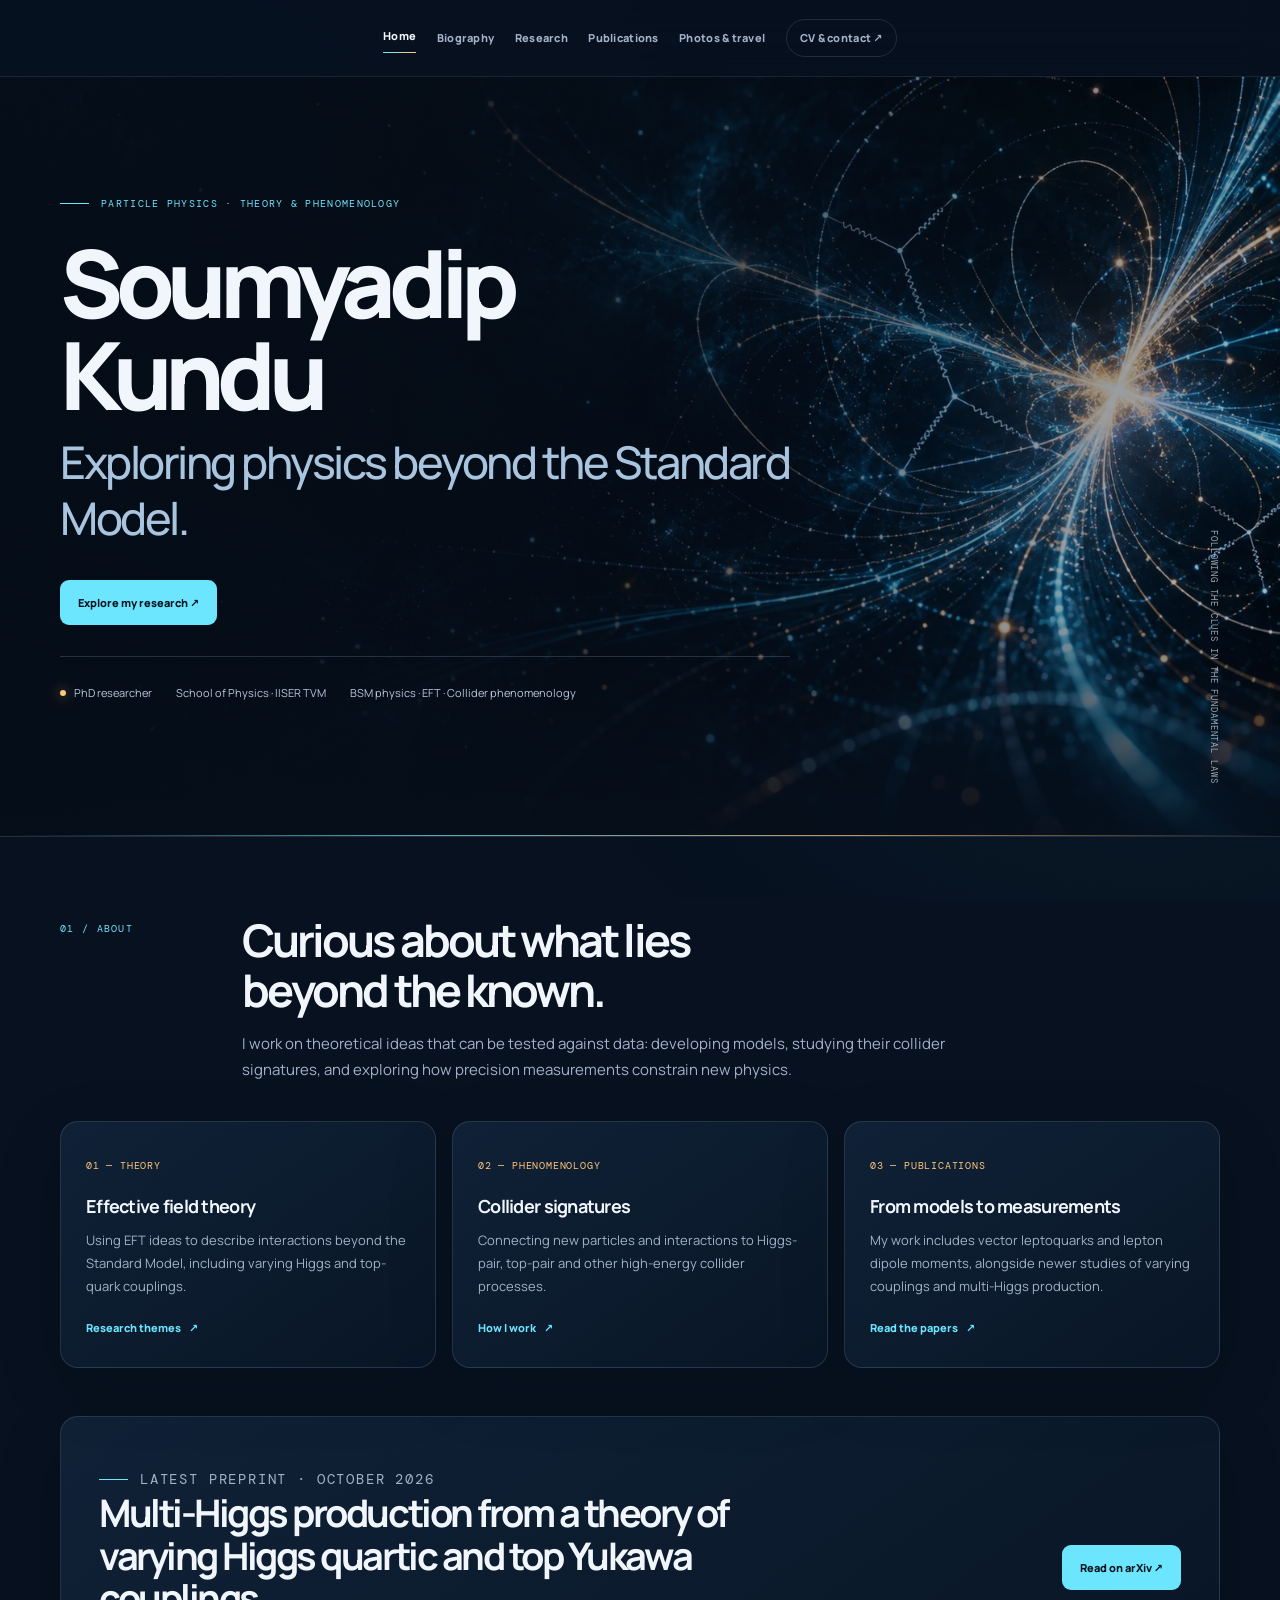
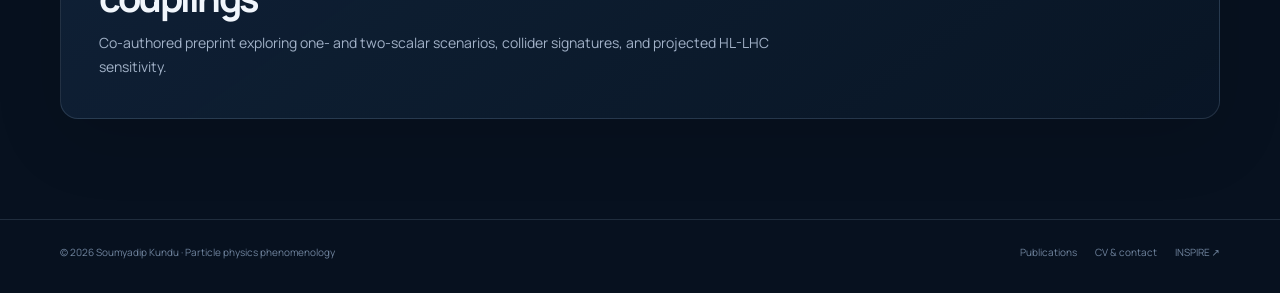
==== index.html @ 5381513e "Modify hero section content in index.html Updated the hero section with new content and removed a pa" ====
<!doctype html>
<html lang="en">
<head>
  <meta charset="utf-8"><meta name="viewport" content="width=device-width, initial-scale=1"><meta name="theme-color" content="#07111f">
  <meta name="description" content="Soumyadip Kundu — PhD researcher in particle physics phenomenology at IISER Thiruvananthapuram. BSM physics, effective field theory, leptoquarks and collider phenomenology.">
  <title>Soumyadip Kundu · Particle Physics Phenomenology</title><link rel="stylesheet" href="site.css">
</head>
<body>
<a class="skip-link" href="#main">Skip to content</a>
<header class="site-header"><div class="wrap nav"><button class="menu-button" aria-expanded="false" aria-label="Open navigation">☰ <span>Menu</span></button><nav class="nav-links" aria-label="Main navigation"><a data-page="index.html" href="index.html">Home</a><a data-page="biography.html" href="biography.html">Biography</a><a data-page="research.html" href="research.html">Research</a><a data-page="publications.html" href="publications.html">Publications</a><a data-page="travel.html" href="travel.html">Photos & travel</a><a data-page="cv.html" class="nav-cv" href="cv.html">CV & contact ↗</a></nav></div></header>
<main id="main" class="page-main">
<section class="hero"><div class="wrap hero-inner"><div class="hero-copy">
<p class="eyebrow">Particle physics · Theory & phenomenology</p><h1>Soumyadip<br>Kundu<span>Exploring physics beyond the Standard Model.</span></h1>
<div class="hero-actions">
  <a class="button button-primary" href="research.html">
    Explore my research ↗
  </a>
</div>
<div class="hero-meta"><span><i class="status-dot" aria-hidden="true"></i> PhD researcher</span><span>School of Physics · IISER TVM</span><span>BSM physics · EFT · Collider phenomenology</span></div>
</div><div class="hero-note" aria-hidden="true">Following the clues in the fundamental laws</div></div></section>
<section class="content"><div class="wrap"><div class="section-head"><div class="section-index">01 / ABOUT</div><div><h2>Curious about what lies<br>beyond the known.</h2><p class="section-intro">I work on theoretical ideas that can be tested against data: developing models, studying their collider signatures, and exploring how precision measurements constrain new physics.</p></div></div>
<div class="card-grid"><article class="glass card"><span class="card-number">01 — THEORY</span><h3>Effective field theory</h3><p>Using EFT ideas to describe interactions beyond the Standard Model, including varying Higgs and top-quark couplings.</p><a class="arrow-link" href="research.html">Research themes <span>↗</span></a></article><article class="glass card"><span class="card-number">02 — PHENOMENOLOGY</span><h3>Collider signatures</h3><p>Connecting new particles and interactions to Higgs-pair, top-pair and other high-energy collider processes.</p><a class="arrow-link" href="research.html">How I work <span>↗</span></a></article><article class="glass card"><span class="card-number">03 — PUBLICATIONS</span><h3>From models to measurements</h3><p>My work includes vector leptoquarks and lepton dipole moments, alongside newer studies of varying couplings and multi-Higgs production.</p><a class="arrow-link" href="publications.html">Read the papers <span>↗</span></a></article></div>
<div class="glass feature-band"><div><p class="eyebrow">Latest preprint · October 2026</p><h2>Multi-Higgs production from a theory of varying Higgs quartic and top Yukawa couplings</h2><p>Co-authored preprint exploring one- and two-scalar scenarios, collider signatures, and projected HL-LHC sensitivity.</p></div><a class="button button-primary" href="https://arxiv.org/abs/2610.21751" target="_blank" rel="noopener noreferrer">Read on arXiv ↗</a></div>
</div></section>
</main>
<footer class="footer"><div class="wrap footer-inner"><span>© <span data-year></span> Soumyadip Kundu · Particle physics phenomenology</span><div class="footer-links"><a href="publications.html">Publications</a><a href="cv.html">CV & contact</a><a href="https://inspirehep.net/authors/2868844?ui-citation-summary=true" target="_blank" rel="noopener noreferrer">INSPIRE ↗</a></div></div></footer><script src="site.js"></script>
</body></html>
---- site.css ----
@import url('https://fonts.googleapis.com/css2?family=DM+Mono:wght@400;500&family=Manrope:wght@400;500;600;700;800&display=swap');
:root{--bg:#07111f;--bg2:#0b192a;--panel:rgba(13,29,48,.72);--panel2:#0d1b2d;--text:#f1f6fc;--muted:#a2b2c8;--faint:#70849e;--line:rgba(178,205,235,.15);--cyan:#6ce6ff;--amber:#ffc77a;--max:1160px;--radius:18px}
*{box-sizing:border-box}html{scroll-behavior:smooth;scroll-padding-top:100px}body{margin:0;color:var(--text);background:var(--bg);font:16px/1.75 Manrope,system-ui,-apple-system,sans-serif;-webkit-font-smoothing:antialiased}body:before{content:"";position:fixed;inset:0;z-index:-2;pointer-events:none;background:radial-gradient(ellipse at 10% 15%,rgba(27,96,145,.12),transparent 38%),radial-gradient(ellipse at 90% 78%,rgba(31,110,136,.08),transparent 36%)}body:after{content:"";position:fixed;inset:0;z-index:-1;pointer-events:none;opacity:.14;background-image:radial-gradient(rgba(180,220,255,.32) .6px,transparent .6px);background-size:23px 23px}
a{color:inherit;text-decoration:none}a:focus-visible,button:focus-visible{outline:2px solid var(--cyan);outline-offset:4px}.wrap{width:min(var(--max),calc(100% - 48px));margin-inline:auto}.mono,.eyebrow,.nav-index,.kicker,.tag,.meta-label{font-family:"DM Mono",monospace}.eyebrow,.kicker{text-transform:uppercase;letter-spacing:.13em}.site-header{position:sticky;top:0;z-index:50;border-bottom:1px solid rgba(178,205,235,.11);background:rgba(7,17,31,.82);backdrop-filter:blur(18px);-webkit-backdrop-filter:blur(18px)}.nav{min-height:76px;display:flex;align-items:center;justify-content:center;gap:22px}.brand{display:inline-flex;align-items:center;gap:12px;font-size:14px;font-weight:800;letter-spacing:-.03em;white-space:nowrap}.brand-mark{width:37px;height:37px;border:1px solid rgba(108,230,255,.45);border-radius:12px;display:grid;place-items:center;color:var(--cyan);background:rgba(108,230,255,.07);font:12px "DM Mono",monospace;transition:transform .28s,border-color .28s,box-shadow .28s}.brand:hover .brand-mark{transform:rotate(-7deg) scale(1.05);border-color:var(--cyan);box-shadow:0 0 22px rgba(108,230,255,.18)}.nav-links{display:flex;align-items:center;justify-content:center;gap:clamp(8px,1.6vw,22px);width:100%}.nav-links a{position:relative;display:inline-flex;align-items:center;gap:7px;padding:9px 0;color:var(--muted);font-size:11px;font-weight:800;letter-spacing:.025em;transition:color .22s ease,transform .22s ease}.nav-links a:after{content:"";position:absolute;left:0;right:0;bottom:2px;height:1px;background:linear-gradient(90deg,var(--cyan),var(--amber));transform:scaleX(0);transform-origin:left;transition:transform .25s cubic-bezier(.2,.7,.2,1)}.nav-links a:hover,.nav-links a[aria-current="page"]{color:var(--text);transform:translateY(-2px)}.nav-links a:hover:after,.nav-links a[aria-current="page"]:after{transform:scaleX(1)}.nav-links .nav-cv{padding:8px 13px;border:1px solid var(--line);border-radius:999px}.nav-links .nav-cv:after{display:none}.nav-links .nav-cv:hover{border-color:rgba(108,230,255,.6);background:rgba(108,230,255,.07)}.menu-button{display:none;border:1px solid var(--line);color:var(--text);background:transparent;border-radius:10px;padding:8px 11px;font:inherit}
/* Gentle page entrance + cross-document transitions where supported. */
.page-main{animation:page-enter .55s cubic-bezier(.2,.72,.2,1) both}@keyframes page-enter{from{opacity:0;transform:translateY(9px)}to{opacity:1;transform:translateY(0)}}@view-transition{navigation:auto}::view-transition-old(root){animation:page-out .18s ease both}::view-transition-new(root){animation:page-enter .35s cubic-bezier(.2,.72,.2,1) both}@keyframes page-out{to{opacity:0;transform:translateY(-4px)}}
.hero{position:relative;isolation:isolate;overflow:hidden;min-height:min(760px,calc(100svh - 76px));display:flex;align-items:center;border-bottom:1px solid var(--line);background:#07111f url('./particle-physics-bg.webp') center/cover no-repeat}.hero:before{content:"";position:absolute;inset:0;z-index:-1;background:linear-gradient(90deg,rgba(5,13,24,.97) 0%,rgba(5,13,24,.88) 38%,rgba(5,13,24,.4) 78%,rgba(5,13,24,.25) 100%),linear-gradient(0deg,rgba(7,17,31,.9),transparent 30%,rgba(7,17,31,.18))}.hero:after{content:"";position:absolute;inset:auto 0 0;height:1px;background:linear-gradient(90deg,transparent,var(--cyan),var(--amber),transparent);opacity:.72}.hero-inner{position:relative;padding-block:100px 116px}.hero-copy{max-width:730px}.eyebrow{display:flex;align-items:center;gap:12px;margin:0 0 24px;color:var(--cyan);font-size:10px}.eyebrow:before{content:"";display:block;width:29px;height:1px;background:var(--cyan)}h1{max-width:850px;margin:0;font-size:clamp(48px,8vw,94px);line-height:.98;letter-spacing:-.078em;font-weight:800}h1 span{display:block;margin-top:15px;color:#a8c4de;font-size:.48em;line-height:1.24;font-weight:500;letter-spacing:-.055em}.hero-lead{max-width:660px;margin:27px 0 0;color:#d0dced;font-size:clamp(16px,1.6vw,19px);line-height:1.9}.hero-lead strong{color:#fff}.hero-actions{display:flex;flex-wrap:wrap;gap:12px;margin-top:33px}.button{min-height:45px;display:inline-flex;align-items:center;justify-content:center;gap:10px;padding:0 17px;border:1px solid transparent;border-radius:9px;font-size:11px;font-weight:800;transition:transform .23s,border-color .23s,background .23s,box-shadow .23s}.button:hover{transform:translateY(-3px);box-shadow:0 8px 28px rgba(0,0,0,.2)}.button-primary{color:#03131e;background:var(--cyan)}.button-primary:hover{background:#9af0ff;box-shadow:0 8px 26px rgba(108,230,255,.14)}.button-ghost{border-color:rgba(202,222,245,.35);background:rgba(7,17,31,.35);color:#f1f6fc}.button-ghost:hover{border-color:var(--cyan);background:rgba(108,230,255,.08)}.hero-meta{display:flex;flex-wrap:wrap;gap:12px 24px;padding-top:26px;margin-top:31px;border-top:1px solid rgba(178,205,235,.19);color:#b7c7dc;font-size:11px}.hero-meta span{display:inline-flex;align-items:center;gap:8px}.status-dot{width:6px;height:6px;border-radius:50%;background:var(--amber);box-shadow:0 0 13px rgba(255,199,122,.7)}.hero-note{position:absolute;right:0;bottom:35px;color:rgba(232,244,255,.65);font:9px "DM Mono",monospace;letter-spacing:.1em;text-transform:uppercase;writing-mode:vertical-rl}
.page-hero{position:relative;overflow:hidden;padding:95px 0 82px;border-bottom:1px solid var(--line);background:radial-gradient(ellipse at 87% 20%,rgba(25,124,162,.18),transparent 40%),linear-gradient(135deg,#0a192b,#07111f 70%)}.page-hero:after{content:"";position:absolute;width:330px;height:330px;right:-70px;top:-125px;border:1px solid rgba(108,230,255,.12);border-radius:50%;box-shadow:0 0 0 35px rgba(108,230,255,.025),0 0 0 75px rgba(108,230,255,.02),0 0 0 120px rgba(108,230,255,.015);pointer-events:none}.page-hero .wrap{position:relative;z-index:1}.page-hero h1{font-size:clamp(42px,6vw,70px);max-width:900px}.page-hero h1 span{display:inline;color:var(--cyan);font-size:1em;letter-spacing:-.065em}.page-hero .lead{max-width:740px;color:var(--muted);font-size:16px;margin:22px 0 0}.page-hero .eyebrow{margin-bottom:17px}.content{padding:78px 0 100px}.section-head{display:grid;grid-template-columns:150px minmax(0,1fr);gap:32px;margin-bottom:38px}.section-index{padding-top:7px;color:var(--cyan);font:10px "DM Mono",monospace;letter-spacing:.13em}.section-head h2,.content h2{margin:0;font-size:clamp(30px,4vw,45px);line-height:1.12;letter-spacing:-.065em;font-weight:700}.section-intro{max-width:740px;margin:15px 0 0;color:var(--muted);font-size:15px}.glass{border:1px solid var(--line);border-radius:var(--radius);background:linear-gradient(145deg,rgba(19,39,62,.78),rgba(10,23,40,.74));box-shadow:0 20px 70px rgba(0,0,0,.12)}.card-grid{display:grid;grid-template-columns:repeat(3,minmax(0,1fr));gap:16px}.card{position:relative;overflow:hidden;padding:27px 25px;transition:transform .28s cubic-bezier(.2,.7,.2,1),border-color .28s,background .28s,box-shadow .28s}.card:hover{transform:translateY(-6px);border-color:rgba(108,230,255,.42);background:linear-gradient(145deg,rgba(20,47,73,.92),rgba(10,25,43,.9));box-shadow:0 18px 42px rgba(0,0,0,.18)}.card-number{color:var(--amber);font:10px "DM Mono",monospace;letter-spacing:.08em}.card h3{margin:17px 0 10px;font-size:18px;line-height:1.35;letter-spacing:-.04em}.card p{margin:0;color:var(--muted);font-size:13px;line-height:1.8}.arrow-link{display:inline-flex;align-items:center;gap:8px;margin-top:19px;color:var(--cyan);font-size:11px;font-weight:800;transition:gap .2s}.arrow-link:hover{gap:13px}.chips{display:flex;flex-wrap:wrap;gap:9px;margin-top:24px}.chip{display:inline-flex;align-items:center;padding:7px 10px;border:1px solid var(--line);border-radius:999px;color:#bdcce0;font:10px "DM Mono",monospace}
.feature-band{margin-top:48px;padding:clamp(23px,4vw,38px);display:grid;grid-template-columns:minmax(0,1fr) auto;align-items:center;gap:24px}.feature-band h2{max-width:680px;font-size:clamp(26px,3.5vw,38px)}.feature-band p{margin:12px 0 0;color:var(--muted);font-size:14px;max-width:720px}.publication-list{display:grid;gap:15px}.publication{display:grid;grid-template-columns:130px minmax(0,1fr);gap:30px;padding:29px;border:1px solid var(--line);border-radius:15px;background:linear-gradient(145deg,rgba(15,31,51,.8),rgba(9,22,38,.76));transition:transform .25s,border-color .25s}.publication:hover{transform:translateY(-3px);border-color:rgba(108,230,255,.36)}.pub-year{color:var(--amber);font:11px "DM Mono",monospace}.pub-kind{display:inline-block;margin-top:10px;padding:5px 8px;border:1px solid rgba(108,230,255,.22);border-radius:5px;color:var(--cyan);font:9px "DM Mono",monospace;letter-spacing:.08em;text-transform:uppercase}.publication h3{margin:0 0 10px;font-size:clamp(18px,2.2vw,24px);line-height:1.35;letter-spacing:-.04em}.authors{margin:0 0 9px;color:#b6c6da;font-size:12px;line-height:1.8}.venue{margin:0;color:var(--muted);font-size:12px}.abstract{margin:15px 0 0;color:var(--muted);font-size:13px;line-height:1.85}.pub-links{display:flex;flex-wrap:wrap;gap:15px;margin-top:17px}.text-link{color:var(--cyan);font-size:11px;font-weight:800;transition:color .2s}.text-link:hover{color:#fff}.timeline{position:relative;max-width:900px;margin:0 auto 0 150px;padding-left:33px;border-left:1px solid rgba(108,230,255,.28)}.timeline-item{position:relative;padding:0 0 38px 0}.timeline-item:last-child{padding-bottom:0}.timeline-item:before{content:"";position:absolute;left:-39px;top:7px;width:11px;height:11px;border-radius:50%;background:var(--cyan);box-shadow:0 0 0 6px rgba(108,230,255,.08),0 0 17px rgba(108,230,255,.28)}.timeline-date{margin:0 0 8px;color:var(--amber);font:10px "DM Mono",monospace;letter-spacing:.09em;text-transform:uppercase}.timeline-item h3{margin:0 0 7px;font-size:21px;letter-spacing:-.04em}.timeline-item .institution{margin:0 0 10px;color:var(--cyan);font-size:13px;font-weight:700}.timeline-item p:last-child{margin:0;color:var(--muted);font-size:13px;max-width:700px}.journey-note{margin:42px 0 0 150px;padding:18px 21px;color:var(--muted);font-size:12px;max-width:890px}.journey-note strong{color:var(--text)}.stat-strip{display:grid;grid-template-columns:repeat(3,1fr);gap:1px;margin-top:45px;border:1px solid var(--line);border-radius:15px;overflow:hidden;background:var(--line)}.stat{padding:22px;background:rgba(10,24,41,.86)}.stat strong{display:block;font-size:22px;letter-spacing:-.05em}.stat span{display:block;margin-top:4px;color:var(--muted);font-size:10px;letter-spacing:.08em;text-transform:uppercase}
.gallery-grid{display:grid;grid-template-columns:repeat(3,minmax(0,1fr));gap:18px}.gallery-card{border:1px solid var(--line);border-radius:15px;overflow:hidden;background:rgba(13,27,45,.7);transition:transform .28s,border-color .28s,box-shadow .28s}.gallery-card:hover{transform:translateY(-6px);border-color:rgba(108,230,255,.38);box-shadow:0 18px 42px rgba(0,0,0,.2)}.gallery-art{height:250px;position:relative;overflow:hidden;display:grid;place-items:center;background:linear-gradient(135deg,#102945,#07111f)}.gallery-art:before,.gallery-art:after{content:"";position:absolute;inset:0;pointer-events:none}.gallery-art:after{inset:auto 0 0;height:65%;background:linear-gradient(0deg,rgba(4,12,22,.88),transparent)}.art-mountains{background:linear-gradient(180deg,#14334b 0%,#315e72 47%,#d79d72 100%)}.art-mountains:before{background:linear-gradient(145deg,transparent 34%,#0c263b 34.5% 44%,transparent 44.5%),linear-gradient(35deg,transparent 25%,#132d43 25.5% 52%,transparent 52.5%),linear-gradient(155deg,transparent 43%,#1c4054 43.5% 61%,transparent 61.5%)}.art-coast{background:linear-gradient(180deg,#193951,#83a7ae 52%,#d8b899 53%,#273b42 54%,#07111f 100%)}.art-coast:before{inset:48% -20% -10%;background:repeating-linear-gradient(170deg,transparent 0 16px,rgba(108,230,255,.22) 17px 18px,transparent 19px 31px);transform:rotate(-5deg)}.art-city{background:linear-gradient(180deg,#101d3a,#8e6275 55%,#dbab84 100%)}.art-city:before{background:linear-gradient(90deg,#101c2c 0 9%,transparent 9% 13%,#17283c 13% 19%,transparent 19% 24%,#0b1d31 24% 33%,transparent 33% 36%,#16253b 36% 45%,transparent 45% 51%,#0b1b2d 51% 64%,transparent 64% 68%,#172b42 68% 76%,transparent 76% 81%,#0b1d31 81% 93%,transparent 93%);clip-path:polygon(0 40%,9% 40%,9% 57%,13% 57%,13% 30%,19% 30%,19% 54%,24% 54%,24% 42%,33% 42%,33% 59%,36% 59%,36% 26%,45% 26%,45% 57%,51% 57%,51% 38%,64% 38%,64% 58%,68% 58%,68% 31%,76% 31%,76% 57%,81% 57%,81% 40%,93% 40%,93% 58%,100% 58%,100% 100%,0 100%)}.gallery-overlay{position:absolute;z-index:2;left:19px;right:19px;bottom:17px}.gallery-overlay .tag{color:var(--cyan);font-size:9px;letter-spacing:.1em}.gallery-overlay strong{display:block;margin-top:4px;font-size:18px;line-height:1.25;letter-spacing:-.04em}.gallery-meta{padding:17px 18px}.gallery-meta p{margin:0;color:var(--muted);font-size:12px}.gallery-meta .tag{color:var(--amber);font-size:9px}.gallery-note{margin-top:28px;padding:21px 23px;color:var(--muted);font-size:12px;line-height:1.85}.gallery-note code{color:var(--cyan);font:11px "DM Mono",monospace}.cv-panel{padding:clamp(25px,5vw,44px);display:grid;grid-template-columns:1.1fr .9fr;gap:30px;align-items:start}.cv-panel h2{font-size:clamp(28px,3.5vw,40px)}.cv-panel p{color:var(--muted);font-size:14px}.cv-card{border:1px solid var(--line);border-radius:14px;padding:23px;background:rgba(7,17,31,.42)}.cv-card .file-icon{width:47px;height:47px;display:grid;place-items:center;border-radius:12px;color:var(--cyan);border:1px solid rgba(108,230,255,.26);background:rgba(108,230,255,.07);font-size:20px}.cv-card h3{margin:15px 0 5px;font-size:17px}.cv-card p{font-size:12px;margin:0 0 17px}.cv-missing{border-left:2px solid var(--amber);padding-left:12px!important;font-size:11px!important}.contact-grid{display:grid;grid-template-columns:1fr 1fr;gap:16px}.contact-item{padding:22px}.contact-item .tag{color:var(--amber);font-size:9px}.contact-item h3{margin:9px 0 6px;font-size:17px}.contact-item p{color:var(--muted);font-size:12px;margin:0}.footer{border-top:1px solid var(--line);padding:24px 0 32px;color:var(--faint);font-size:10px}.footer-inner{display:flex;justify-content:space-between;gap:18px;align-items:center}.footer-links{display:flex;gap:18px}.footer a:hover{color:var(--cyan)}.fine-print{color:var(--faint);font-size:10px}.skip-link{position:absolute;left:-999px;top:6px}.skip-link:focus{left:10px;z-index:1000;background:var(--cyan);color:#07111f;padding:8px 12px}
@media(max-width:980px){.nav{gap:14px}.nav-links{gap:12px}.nav-links a{font-size:10px}.card-grid,.gallery-grid{grid-template-columns:repeat(2,minmax(0,1fr))}.section-head{grid-template-columns:110px minmax(0,1fr);gap:22px}.timeline,.journey-note{margin-left:110px}.hero-note{display:none}}
@media(max-width:760px){.wrap{width:min(var(--max),calc(100% - 32px))}.nav{min-height:66px;justify-content:flex-end}.menu-button{display:inline-flex;align-items:center;gap:8px}.nav-links{display:none;position:absolute;top:calc(100% + 1px);left:0;right:0;padding:14px 16px 18px;border-bottom:1px solid var(--line);background:rgba(7,17,31,.97);backdrop-filter:blur(20px);align-items:stretch;flex-direction:column;gap:2px}.nav-links.open{display:flex}.nav-links a{padding:11px 12px;font-size:12px}.nav-links a:after{display:none}.nav-links a:hover,.nav-links a[aria-current="page"]{background:rgba(108,230,255,.06);border-radius:9px;transform:none}.nav-links .nav-cv{border:0;border-radius:9px}.hero{min-height:670px;min-height:min(760px,calc(100svh - 66px));background-position:57% center}.hero:before{background:linear-gradient(90deg,rgba(5,13,24,.96),rgba(5,13,24,.73)),linear-gradient(0deg,rgba(7,17,31,.86),transparent 45%)}.hero-inner{padding-block:80px 90px}h1{font-size:clamp(47px,12vw,72px)}h1 span{font-size:.53em}.page-hero{padding:75px 0 62px}.page-hero h1{font-size:clamp(40px,10vw,58px)}.content{padding:58px 0 75px}.section-head{grid-template-columns:1fr;gap:9px;margin-bottom:27px}.section-index{padding-top:0}.card-grid,.gallery-grid{grid-template-columns:1fr}.card{min-height:auto}.feature-band{grid-template-columns:1fr}.publication{grid-template-columns:1fr;gap:14px;padding:22px}.pub-kind{margin-top:6px}.timeline{margin-left:8px;padding-left:27px}.timeline-item:before{left:-33px}.journey-note{margin-left:8px}.stat-strip{grid-template-columns:1fr}.cv-panel{grid-template-columns:1fr}.contact-grid{grid-template-columns:1fr}.gallery-art{height:230px}.footer-inner{align-items:flex-start;flex-direction:column}.hero-meta{flex-direction:column;gap:9px}.hero-note{display:none}}
@media(prefers-reduced-motion:reduce){*,*::before,*:after{scroll-behavior:auto!important;animation-duration:.01ms!important;animation-iteration-count:1!important;transition-duration:.01ms!important}}
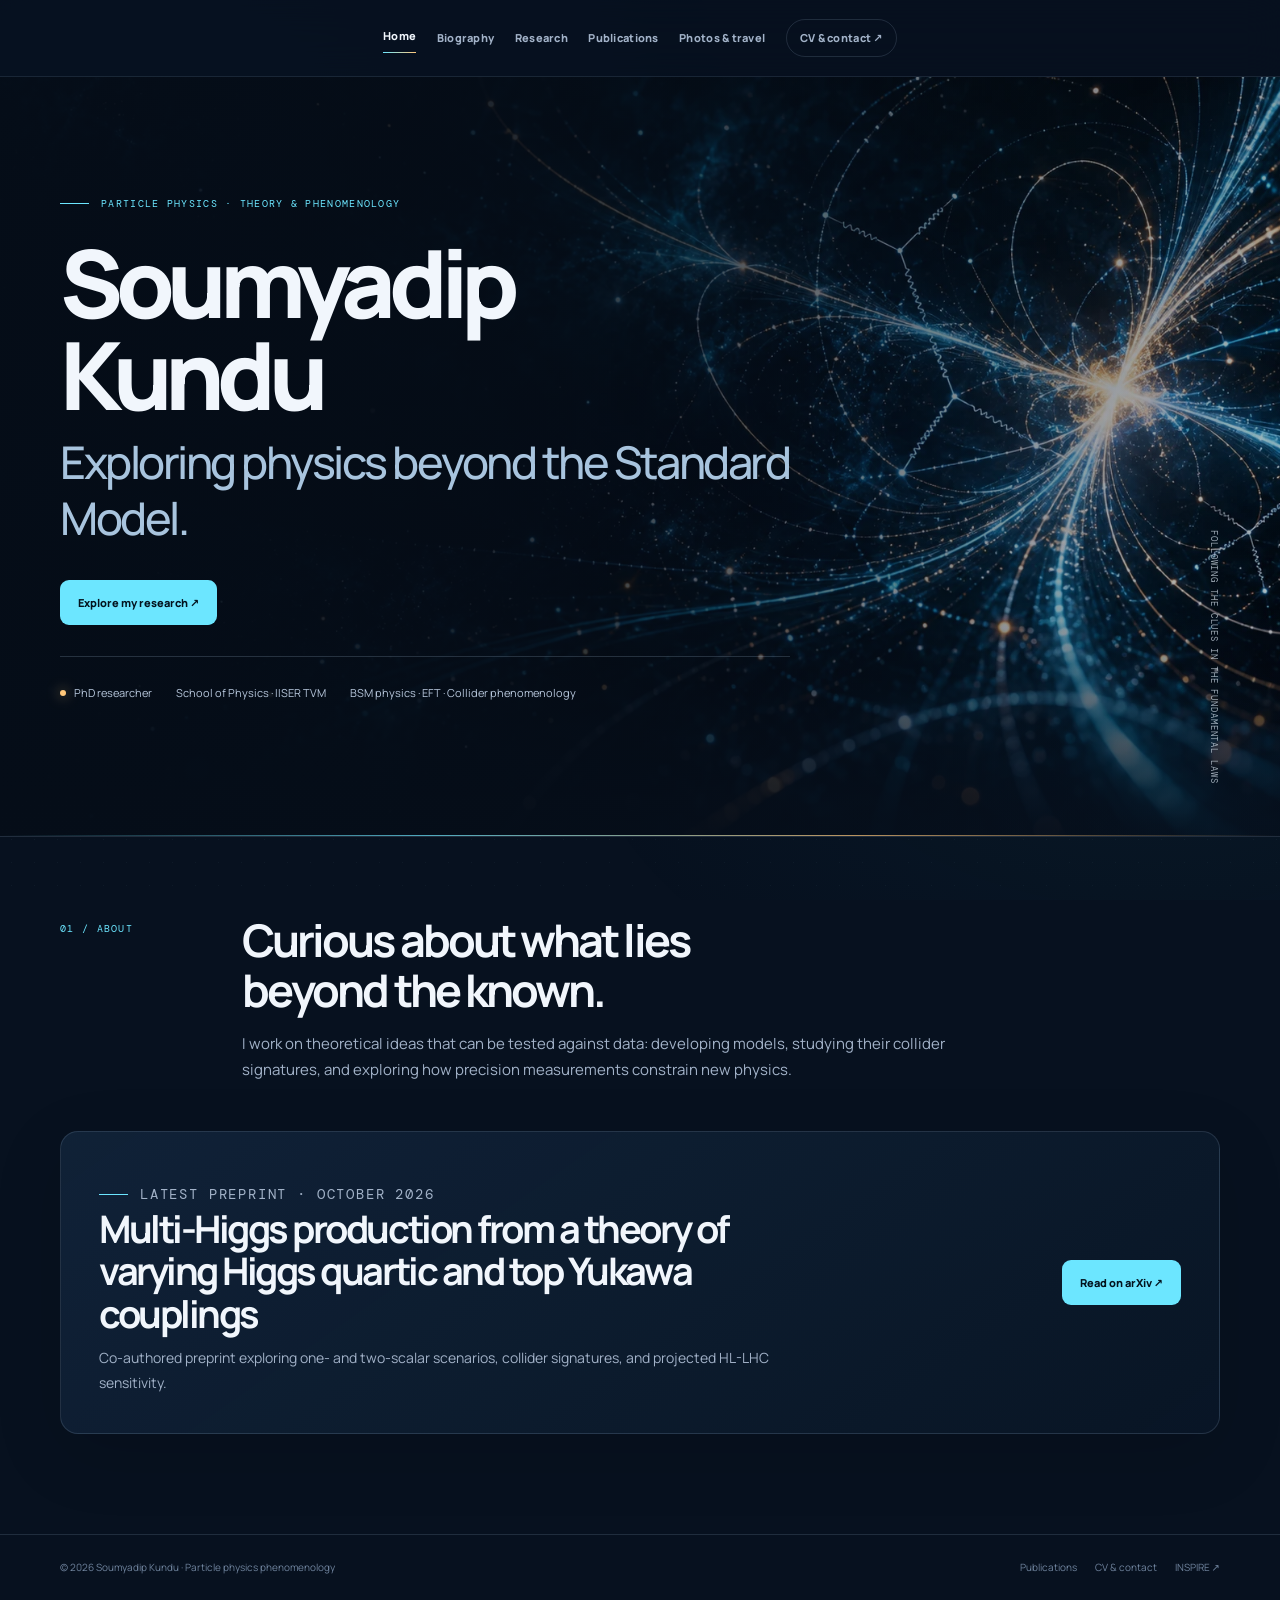
==== commit 8edd7abb: "Update index.html" ====
--- a/index.html
+++ b/index.html
@@ -19,7 +19,6 @@
 <div class="hero-meta"><span><i class="status-dot" aria-hidden="true"></i> PhD researcher</span><span>School of Physics · IISER TVM</span><span>BSM physics · EFT · Collider phenomenology</span></div>
 </div><div class="hero-note" aria-hidden="true">Following the clues in the fundamental laws</div></div></section>
 <section class="content"><div class="wrap"><div class="section-head"><div class="section-index">01 / ABOUT</div><div><h2>Curious about what lies<br>beyond the known.</h2><p class="section-intro">I work on theoretical ideas that can be tested against data: developing models, studying their collider signatures, and exploring how precision measurements constrain new physics.</p></div></div>
-<div class="card-grid"><article class="glass card"><span class="card-number">01 — THEORY</span><h3>Effective field theory</h3><p>Using EFT ideas to describe interactions beyond the Standard Model, including varying Higgs and top-quark couplings.</p><a class="arrow-link" href="research.html">Research themes <span>↗</span></a></article><article class="glass card"><span class="card-number">02 — PHENOMENOLOGY</span><h3>Collider signatures</h3><p>Connecting new particles and interactions to Higgs-pair, top-pair and other high-energy collider processes.</p><a class="arrow-link" href="research.html">How I work <span>↗</span></a></article><article class="glass card"><span class="card-number">03 — PUBLICATIONS</span><h3>From models to measurements</h3><p>My work includes vector leptoquarks and lepton dipole moments, alongside newer studies of varying couplings and multi-Higgs production.</p><a class="arrow-link" href="publications.html">Read the papers <span>↗</span></a></article></div>
 <div class="glass feature-band"><div><p class="eyebrow">Latest preprint · October 2026</p><h2>Multi-Higgs production from a theory of varying Higgs quartic and top Yukawa couplings</h2><p>Co-authored preprint exploring one- and two-scalar scenarios, collider signatures, and projected HL-LHC sensitivity.</p></div><a class="button button-primary" href="https://arxiv.org/abs/2610.21751" target="_blank" rel="noopener noreferrer">Read on arXiv ↗</a></div>
 </div></section>
 </main>
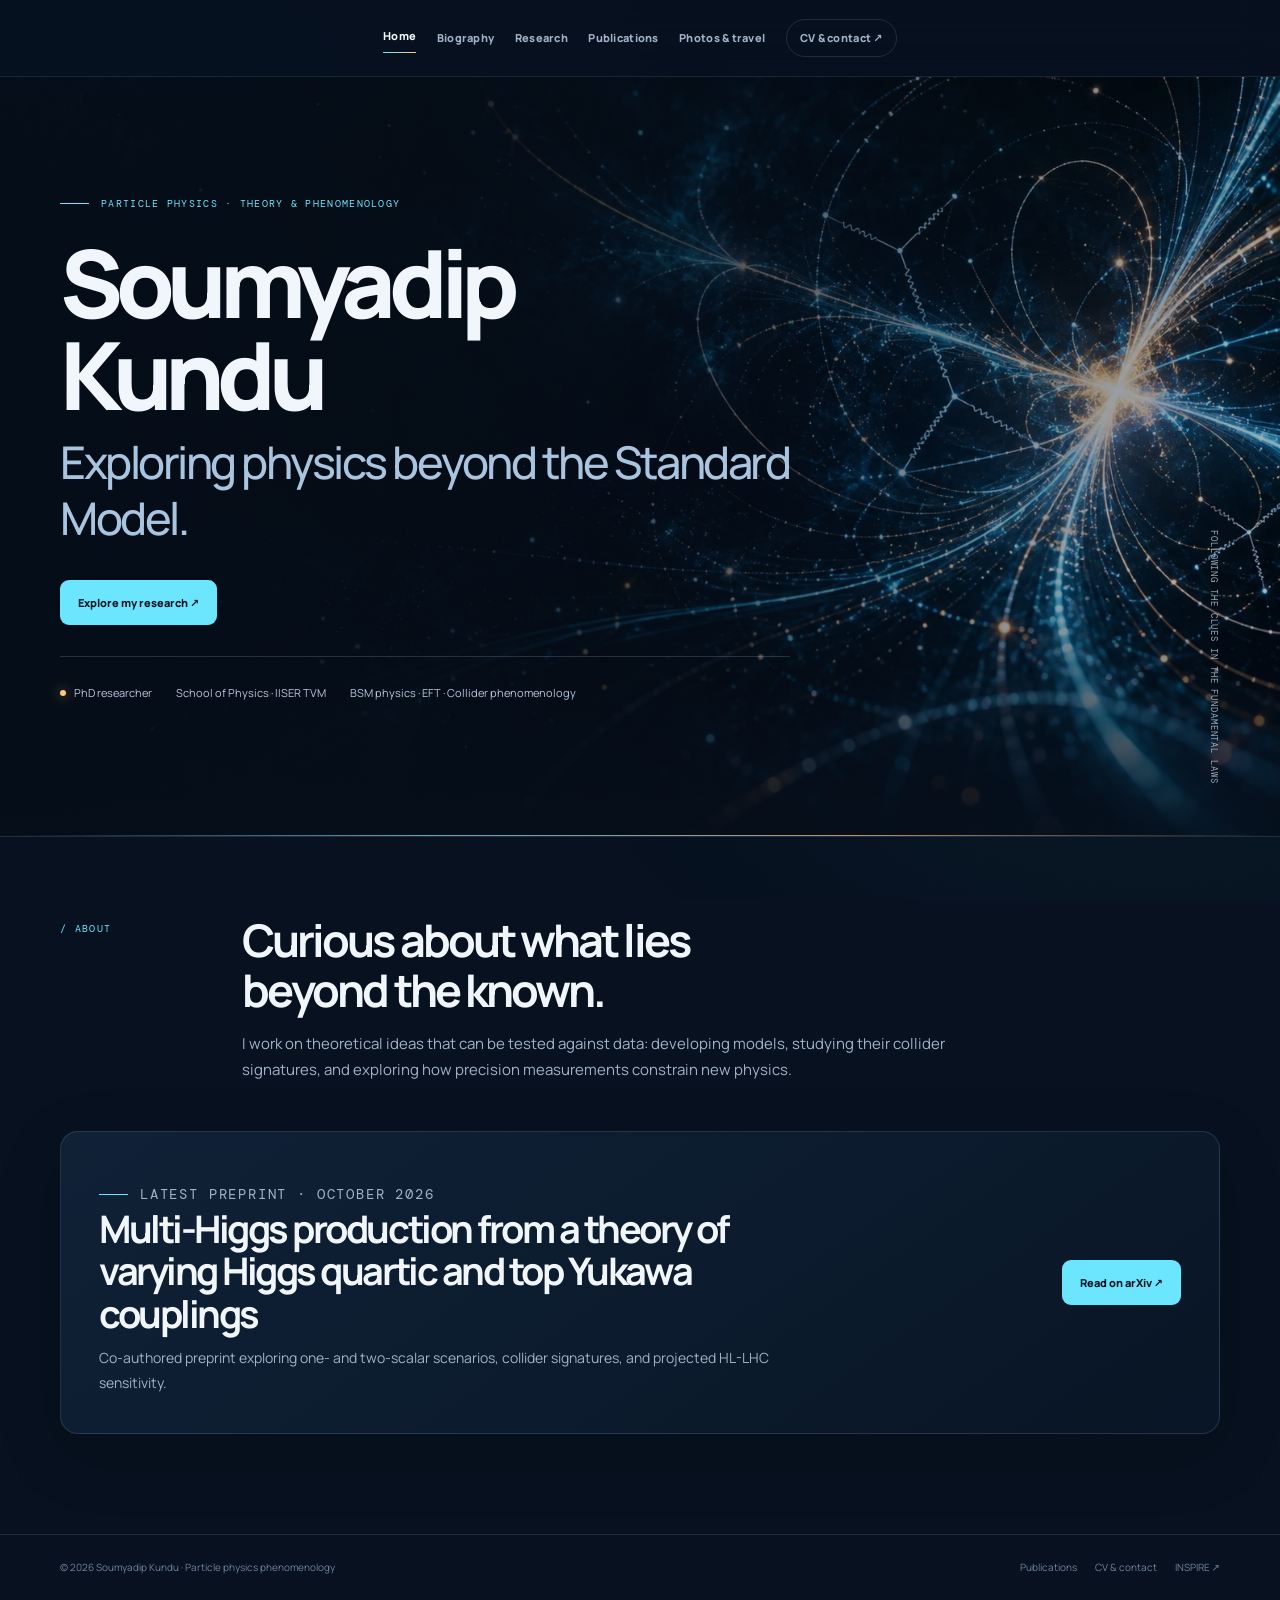
==== commit 98259b46: "Fix section index in index.html" ====
--- a/index.html
+++ b/index.html
@@ -18,7 +18,7 @@
 </div>
 <div class="hero-meta"><span><i class="status-dot" aria-hidden="true"></i> PhD researcher</span><span>School of Physics · IISER TVM</span><span>BSM physics · EFT · Collider phenomenology</span></div>
 </div><div class="hero-note" aria-hidden="true">Following the clues in the fundamental laws</div></div></section>
-<section class="content"><div class="wrap"><div class="section-head"><div class="section-index">01 / ABOUT</div><div><h2>Curious about what lies<br>beyond the known.</h2><p class="section-intro">I work on theoretical ideas that can be tested against data: developing models, studying their collider signatures, and exploring how precision measurements constrain new physics.</p></div></div>
+<section class="content"><div class="wrap"><div class="section-head"><div class="section-index"> / ABOUT</div><div><h2>Curious about what lies<br>beyond the known.</h2><p class="section-intro">I work on theoretical ideas that can be tested against data: developing models, studying their collider signatures, and exploring how precision measurements constrain new physics.</p></div></div>
 <div class="glass feature-band"><div><p class="eyebrow">Latest preprint · October 2026</p><h2>Multi-Higgs production from a theory of varying Higgs quartic and top Yukawa couplings</h2><p>Co-authored preprint exploring one- and two-scalar scenarios, collider signatures, and projected HL-LHC sensitivity.</p></div><a class="button button-primary" href="https://arxiv.org/abs/2610.21751" target="_blank" rel="noopener noreferrer">Read on arXiv ↗</a></div>
 </div></section>
 </main>
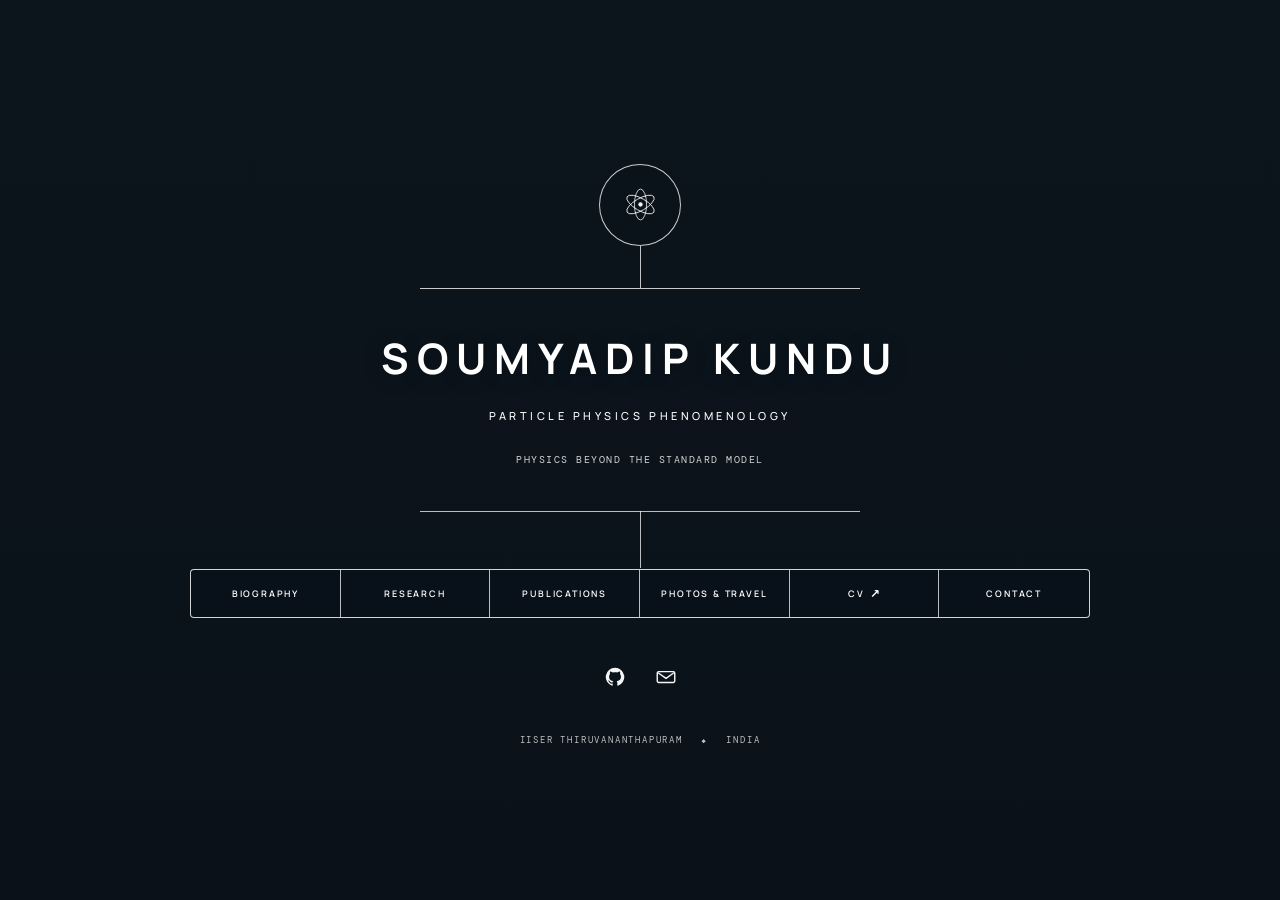
==== commit fe2f1330: "Add files via upload" ====
--- a/index.html
+++ b/index.html
@@ -1,26 +1,55 @@
 <!doctype html>
 <html lang="en">
 <head>
-  <meta charset="utf-8"><meta name="viewport" content="width=device-width, initial-scale=1"><meta name="theme-color" content="#07111f">
-  <meta name="description" content="Soumyadip Kundu — PhD researcher in particle physics phenomenology at IISER Thiruvananthapuram. BSM physics, effective field theory, leptoquarks and collider phenomenology.">
-  <title>Soumyadip Kundu · Particle Physics Phenomenology</title><link rel="stylesheet" href="site.css">
+  <meta charset="utf-8">
+  <meta name="viewport" content="width=device-width, initial-scale=1">
+  <meta name="theme-color" content="#101923">
+  <meta name="description" content="Soumyadip Kundu — PhD researcher in particle physics phenomenology at IISER Thiruvananthapuram.">
+  <title>Soumyadip Kundu · Particle Physics Phenomenology</title>
+  <link rel="stylesheet" href="site.css">
 </head>
-<body>
-<a class="skip-link" href="#main">Skip to content</a>
-<header class="site-header"><div class="wrap nav"><button class="menu-button" aria-expanded="false" aria-label="Open navigation">☰ <span>Menu</span></button><nav class="nav-links" aria-label="Main navigation"><a data-page="index.html" href="index.html">Home</a><a data-page="biography.html" href="biography.html">Biography</a><a data-page="research.html" href="research.html">Research</a><a data-page="publications.html" href="publications.html">Publications</a><a data-page="travel.html" href="travel.html">Photos & travel</a><a data-page="cv.html" class="nav-cv" href="cv.html">CV & contact ↗</a></nav></div></header>
-<main id="main" class="page-main">
-<section class="hero"><div class="wrap hero-inner"><div class="hero-copy">
-<p class="eyebrow">Particle physics · Theory & phenomenology</p><h1>Soumyadip<br>Kundu<span>Exploring physics beyond the Standard Model.</span></h1>
-<div class="hero-actions">
-  <a class="button button-primary" href="research.html">
-    Explore my research ↗
-  </a>
-</div>
-<div class="hero-meta"><span><i class="status-dot" aria-hidden="true"></i> PhD researcher</span><span>School of Physics · IISER TVM</span><span>BSM physics · EFT · Collider phenomenology</span></div>
-</div><div class="hero-note" aria-hidden="true">Following the clues in the fundamental laws</div></div></section>
-<section class="content"><div class="wrap"><div class="section-head"><div class="section-index"> / ABOUT</div><div><h2>Curious about what lies<br>beyond the known.</h2><p class="section-intro">I work on theoretical ideas that can be tested against data: developing models, studying their collider signatures, and exploring how precision measurements constrain new physics.</p></div></div>
-<div class="glass feature-band"><div><p class="eyebrow">Latest preprint · October 2026</p><h2>Multi-Higgs production from a theory of varying Higgs quartic and top Yukawa couplings</h2><p>Co-authored preprint exploring one- and two-scalar scenarios, collider signatures, and projected HL-LHC sensitivity.</p></div><a class="button button-primary" href="https://arxiv.org/abs/2610.21751" target="_blank" rel="noopener noreferrer">Read on arXiv ↗</a></div>
-</div></section>
-</main>
-<footer class="footer"><div class="wrap footer-inner"><span>© <span data-year></span> Soumyadip Kundu · Particle physics phenomenology</span><div class="footer-links"><a href="publications.html">Publications</a><a href="cv.html">CV & contact</a><a href="https://inspirehep.net/authors/2868844?ui-citation-summary=true" target="_blank" rel="noopener noreferrer">INSPIRE ↗</a></div></div></footer><script src="site.js"></script>
-</body></html>
+<body class="landing-home">
+  <a class="skip-link" href="#main">Skip to content</a>
+  <main id="main" class="landing-main">
+    <div class="landing-content">
+      <div class="landing-emblem" aria-hidden="true">
+        <svg viewBox="0 0 64 64" role="presentation">
+          <ellipse cx="32" cy="32" rx="23" ry="9" transform="rotate(30 32 32)" />
+          <ellipse cx="32" cy="32" rx="23" ry="9" transform="rotate(-30 32 32)" />
+          <ellipse cx="32" cy="32" rx="23" ry="9" transform="rotate(90 32 32)" />
+          <circle cx="32" cy="32" r="3.2" class="atom-core" />
+        </svg>
+      </div>
+      <div class="landing-stem" aria-hidden="true"></div>
+      <div class="landing-rule" aria-hidden="true"></div>
+
+      <header class="landing-title-block">
+        <h1>Soumyadip Kundu</h1>
+        <p class="landing-field">Particle Physics Phenomenology</p>
+        <p class="landing-tagline">Physics beyond the Standard Model</p>
+      </header>
+
+      <div class="landing-lower-rule" aria-hidden="true"><span></span></div>
+      <nav class="landing-nav" aria-label="Main navigation">
+        <a href="biography.html">Biography</a>
+        <a href="research.html">Research</a>
+        <a href="publications.html">Publications</a>
+        <a href="travel.html">Photos &amp; Travel</a>
+        <a href="cv.pdf" target="_blank" rel="noopener noreferrer">CV <span aria-hidden="true">↗</span></a>
+        <a href="contact.html">Contact</a>
+      </nav>
+
+      <div class="landing-socials" aria-label="Contact links">
+        <a href="https://github.com/Dipsym" target="_blank" rel="noopener noreferrer" aria-label="GitHub" title="GitHub">
+          <svg viewBox="0 0 24 24" aria-hidden="true"><path d="M12 .9a11.1 11.1 0 0 0-3.51 21.63c.55.1.76-.24.76-.54v-2.08c-3.1.67-3.76-1.31-3.76-1.31-.5-1.28-1.23-1.62-1.23-1.62-1.01-.69.08-.68.08-.68 1.12.08 1.71 1.15 1.71 1.15.99 1.7 2.6 1.21 3.23.92.1-.72.39-1.21.71-1.49-2.47-.28-5.07-1.24-5.07-5.51 0-1.22.44-2.21 1.15-2.99-.12-.28-.5-1.42.11-2.96 0 0 .94-.3 3.06 1.14A10.7 10.7 0 0 1 12 6.27c.95 0 1.91.13 2.8.38 2.13-1.44 3.07-1.14 3.07-1.14.61 1.54.23 2.68.11 2.96.72.78 1.15 1.77 1.15 2.99 0 4.28-2.61 5.23-5.1 5.5.4.35.76 1.02.76 2.06v2.97c0 .3.2.65.77.54A11.1 11.1 0 0 0 12 .9Z"/></svg>
+        </a>
+        <a href="mailto:soumyadip23@iisertvm.ac.in" aria-label="Email" title="Email">
+          <svg viewBox="0 0 24 24" aria-hidden="true"><path d="M3.2 5.5h17.6c.9 0 1.7.8 1.7 1.7v9.6c0 .9-.8 1.7-1.7 1.7H3.2c-.9 0-1.7-.8-1.7-1.7V7.2c0-.9.8-1.7 1.7-1.7Zm.1 2 8.7 6.2 8.7-6.2"/></svg>
+        </a>
+      </div>
+      <footer class="landing-footer">IISER Thiruvananthapuram <span aria-hidden="true">◆</span> India</footer>
+    </div>
+  </main>
+  <script src="site.js"></script>
+</body>
+</html>
--- a/site.css
+++ b/site.css
@@ -11,3 +11,239 @@
 @media(max-width:980px){.nav{gap:14px}.nav-links{gap:12px}.nav-links a{font-size:10px}.card-grid,.gallery-grid{grid-template-columns:repeat(2,minmax(0,1fr))}.section-head{grid-template-columns:110px minmax(0,1fr);gap:22px}.timeline,.journey-note{margin-left:110px}.hero-note{display:none}}
 @media(max-width:760px){.wrap{width:min(var(--max),calc(100% - 32px))}.nav{min-height:66px;justify-content:flex-end}.menu-button{display:inline-flex;align-items:center;gap:8px}.nav-links{display:none;position:absolute;top:calc(100% + 1px);left:0;right:0;padding:14px 16px 18px;border-bottom:1px solid var(--line);background:rgba(7,17,31,.97);backdrop-filter:blur(20px);align-items:stretch;flex-direction:column;gap:2px}.nav-links.open{display:flex}.nav-links a{padding:11px 12px;font-size:12px}.nav-links a:after{display:none}.nav-links a:hover,.nav-links a[aria-current="page"]{background:rgba(108,230,255,.06);border-radius:9px;transform:none}.nav-links .nav-cv{border:0;border-radius:9px}.hero{min-height:670px;min-height:min(760px,calc(100svh - 66px));background-position:57% center}.hero:before{background:linear-gradient(90deg,rgba(5,13,24,.96),rgba(5,13,24,.73)),linear-gradient(0deg,rgba(7,17,31,.86),transparent 45%)}.hero-inner{padding-block:80px 90px}h1{font-size:clamp(47px,12vw,72px)}h1 span{font-size:.53em}.page-hero{padding:75px 0 62px}.page-hero h1{font-size:clamp(40px,10vw,58px)}.content{padding:58px 0 75px}.section-head{grid-template-columns:1fr;gap:9px;margin-bottom:27px}.section-index{padding-top:0}.card-grid,.gallery-grid{grid-template-columns:1fr}.card{min-height:auto}.feature-band{grid-template-columns:1fr}.publication{grid-template-columns:1fr;gap:14px;padding:22px}.pub-kind{margin-top:6px}.timeline{margin-left:8px;padding-left:27px}.timeline-item:before{left:-33px}.journey-note{margin-left:8px}.stat-strip{grid-template-columns:1fr}.cv-panel{grid-template-columns:1fr}.contact-grid{grid-template-columns:1fr}.gallery-art{height:230px}.footer-inner{align-items:flex-start;flex-direction:column}.hero-meta{flex-direction:column;gap:9px}.hero-note{display:none}}
 @media(prefers-reduced-motion:reduce){*,*::before,*:after{scroll-behavior:auto!important;animation-duration:.01ms!important;animation-iteration-count:1!important;transition-duration:.01ms!important}}
+
+
+/* ---------------------------
+   Minimal dusk-cover homepage
+   The user's own photo should be uploaded as website.jpg in the repository root.
+   --------------------------- */
+body.landing-home {
+  min-height: 100vh;
+  background: #101923;
+  color: #fff;
+}
+body.landing-home::before,
+body.landing-home::after,
+body.landing-home > .site-header,
+body.landing-home > .footer {
+  display: none !important;
+}
+body.landing-home .landing-main {
+  isolation: isolate;
+  position: relative;
+  display: grid;
+  place-items: center;
+  min-height: 100svh;
+  overflow: hidden;
+  padding: 36px 22px 24px;
+  background: #101923;
+}
+body.landing-home .landing-main::before {
+  content: "";
+  position: absolute;
+  z-index: 0;
+  inset: 0;
+  background-image: url('./website.jpg');
+  background-position: center center;
+  background-size: cover;
+  background-repeat: no-repeat;
+  transform: scale(1.015);
+}
+body.landing-home .landing-main::after {
+  content: "";
+  position: absolute;
+  z-index: 1;
+  inset: 0;
+  background: linear-gradient(180deg, rgba(7,13,20,.36) 0%, rgba(7,13,20,.40) 38%, rgba(7,13,20,.58) 100%), rgba(7,13,20,.16);
+}
+.landing-content {
+  width: min(1080px, 100%);
+  position: relative;
+  z-index: 2;
+  display: flex;
+  flex-direction: column;
+  align-items: center;
+  text-align: center;
+  margin: auto;
+  animation: landing-appear .9s cubic-bezier(.2,.72,.2,1) both;
+}
+@keyframes landing-appear {
+  from { opacity: 0; transform: translateY(12px); }
+  to { opacity: 1; transform: translateY(0); }
+}
+.landing-emblem {
+  display: grid;
+  place-items: center;
+  width: 82px;
+  height: 82px;
+  border: 1px solid rgba(255,255,255,.78);
+  border-radius: 50%;
+  color: rgba(255,255,255,.95);
+  background: rgba(9,18,27,.08);
+  transition: transform .35s ease, background .35s ease;
+}
+.landing-emblem:hover {
+  transform: rotate(12deg) scale(1.04);
+  background: rgba(255,255,255,.09);
+}
+.landing-emblem svg {
+  width: 43px;
+  height: 43px;
+  fill: none;
+  stroke: currentColor;
+  stroke-width: 1.2;
+}
+.landing-emblem .atom-core { fill: currentColor; stroke: none; }
+.landing-stem {
+  height: 42px;
+  width: 1px;
+  background: rgba(255,255,255,.75);
+}
+.landing-rule {
+  height: 1px;
+  width: min(440px, 72vw);
+  background: rgba(255,255,255,.78);
+  margin-bottom: 43px;
+}
+.landing-title-block h1 {
+  margin: 0;
+  font-size: clamp(28px, 4vw, 42px);
+  font-weight: 700;
+  line-height: 1.25;
+  letter-spacing: .19em;
+  text-transform: uppercase;
+  text-shadow: 0 2px 22px rgba(0,0,0,.22);
+}
+.landing-field {
+  margin: 22px 0 0;
+  font-size: 11px;
+  font-weight: 500;
+  line-height: 1.8;
+  letter-spacing: .32em;
+  text-transform: uppercase;
+}
+.landing-tagline {
+  margin: 25px 0 0;
+  font-family: "DM Mono", monospace;
+  font-size: 10px;
+  letter-spacing: .15em;
+  text-transform: uppercase;
+  color: rgba(255,255,255,.82);
+}
+.landing-lower-rule {
+  position: relative;
+  width: min(440px, 72vw);
+  height: 1px;
+  background: rgba(255,255,255,.72);
+  margin: 43px 0 57px;
+}
+.landing-lower-rule span {
+  position: absolute;
+  height: 57px;
+  width: 1px;
+  background: rgba(255,255,255,.72);
+  left: 50%;
+  top: 0;
+}
+.landing-nav {
+  width: min(900px, 100%);
+  display: grid;
+  grid-template-columns: repeat(6, minmax(0, 1fr));
+  border: 1px solid rgba(255,255,255,.82);
+  border-radius: 4px;
+  overflow: hidden;
+  background: rgba(8,17,26,.10);
+  backdrop-filter: blur(3px);
+  -webkit-backdrop-filter: blur(3px);
+}
+.landing-nav a {
+  min-height: 47px;
+  display: flex;
+  align-items: center;
+  justify-content: center;
+  gap: 5px;
+  padding: 10px 8px;
+  border-right: 1px solid rgba(255,255,255,.72);
+  color: #fff;
+  font-size: 9px;
+  line-height: 1.45;
+  font-weight: 600;
+  letter-spacing: .20em;
+  text-transform: uppercase;
+  transition: background .25s ease, color .25s ease, letter-spacing .25s ease;
+}
+.landing-nav a:last-child { border-right: 0; }
+.landing-nav a:hover,
+.landing-nav a:focus-visible {
+  color: #fff;
+  background: rgba(255,255,255,.16);
+  letter-spacing: .24em;
+}
+.landing-nav a span { font-size: 12px; letter-spacing: 0; }
+.landing-socials {
+  display: flex;
+  align-items: center;
+  justify-content: center;
+  gap: 27px;
+  margin-top: 47px;
+}
+.landing-socials a {
+  display: grid;
+  place-items: center;
+  width: 24px;
+  height: 24px;
+  color: rgba(255,255,255,.96);
+  transition: transform .23s ease, opacity .23s ease;
+}
+.landing-socials a:hover { transform: translateY(-4px); opacity: .78; }
+.landing-socials svg {
+  width: 20px;
+  height: 20px;
+  fill: currentColor;
+  stroke: none;
+}
+.landing-socials a[href^="mailto"] svg {
+  fill: none;
+  stroke: currentColor;
+  stroke-width: 1.7;
+  stroke-linejoin: round;
+  stroke-linecap: round;
+}
+.landing-footer {
+  margin-top: 43px;
+  color: rgba(255,255,255,.73);
+  font-family: "DM Mono", monospace;
+  font-size: 9px;
+  letter-spacing: .20em;
+  line-height: 1.8;
+  text-transform: uppercase;
+}
+.landing-footer span { margin-inline: 12px; font-size: 7px; }
+@media (max-width: 780px) {
+  body.landing-home .landing-main { padding: 34px 18px 24px; }
+  .landing-emblem { width: 70px; height: 70px; }
+  .landing-stem { height: 30px; }
+  .landing-rule { margin-bottom: 34px; }
+  .landing-title-block h1 { font-size: clamp(24px, 6.1vw, 36px); letter-spacing: .13em; }
+  .landing-field { font-size: 10px; letter-spacing: .20em; }
+  .landing-tagline { max-width: 90vw; font-size: 9px; line-height: 1.8; }
+  .landing-lower-rule { margin: 35px 0 43px; }
+  .landing-lower-rule span { height: 43px; }
+  .landing-nav { grid-template-columns: repeat(3, minmax(0, 1fr)); }
+  .landing-nav a { min-height: 43px; padding-inline: 5px; font-size: 8px; letter-spacing: .13em; }
+  .landing-nav a:nth-child(3n) { border-right: 0; }
+  .landing-nav a:nth-child(-n+3) { border-bottom: 1px solid rgba(255,255,255,.72); }
+  .landing-nav a:hover { letter-spacing: .13em; }
+  .landing-socials { margin-top: 34px; }
+  .landing-footer { margin-top: 30px; }
+}
+@media (max-width: 420px) {
+  .landing-title-block h1 { font-size: 23px; letter-spacing: .1em; }
+  .landing-field { letter-spacing: .14em; }
+  .landing-nav a { font-size: 7.5px; letter-spacing: .08em; }
+  .landing-tagline { letter-spacing: .08em; }
+}
+@media (prefers-reduced-motion: reduce) {
+  .landing-content { animation: none; }
+  .landing-nav a, .landing-socials a, .landing-emblem { transition: none; }
+}
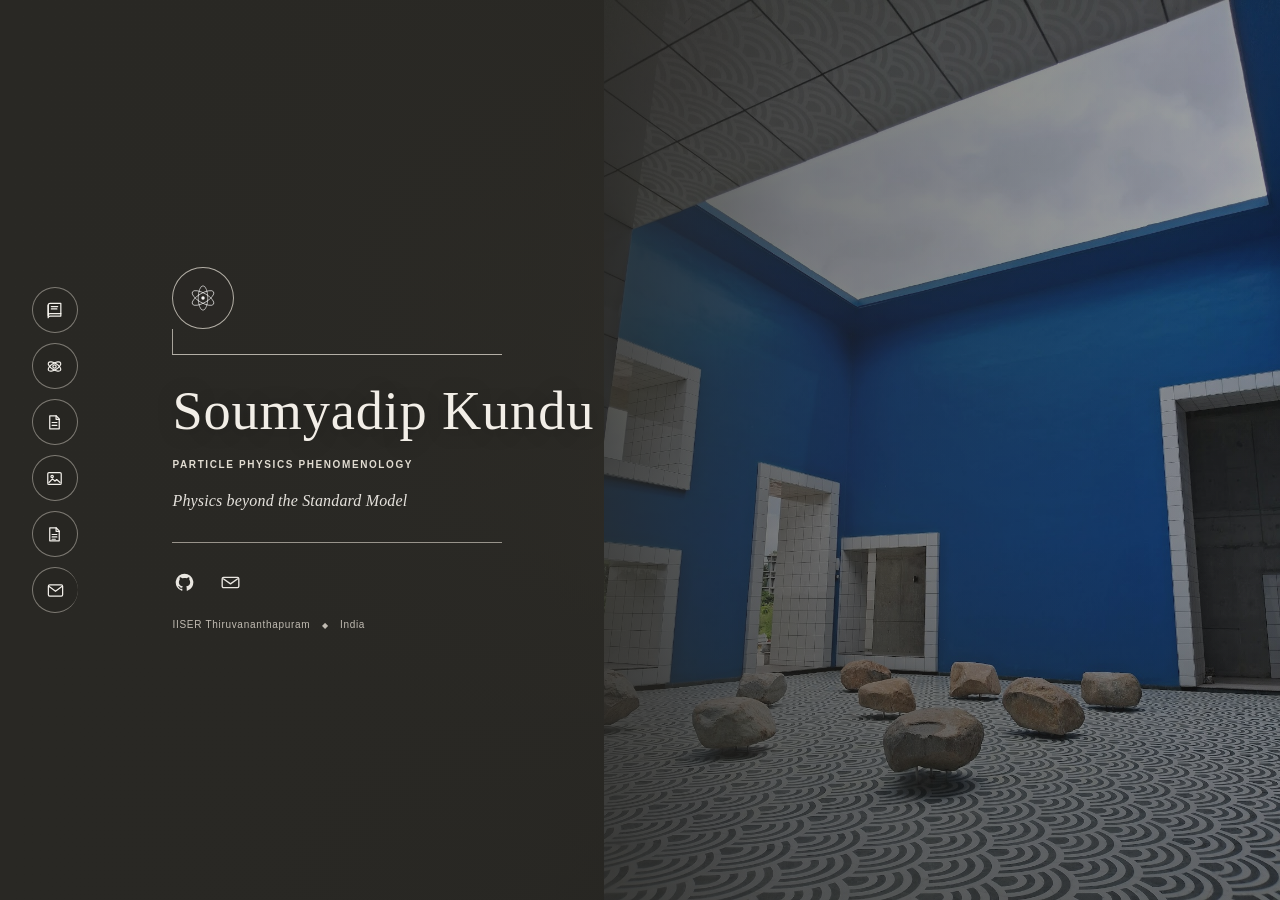
==== commit 90217d75: "Add files via upload" ====
--- a/index.html
+++ b/index.html
@@ -3,7 +3,7 @@
 <head>
   <meta charset="utf-8">
   <meta name="viewport" content="width=device-width, initial-scale=1">
-  <meta name="theme-color" content="#101923">
+  <meta name="theme-color" content="#292824">
   <meta name="description" content="Soumyadip Kundu — PhD researcher in particle physics phenomenology at IISER Thiruvananthapuram.">
   <title>Soumyadip Kundu · Particle Physics Phenomenology</title>
   <link rel="stylesheet" href="site.css">
@@ -11,6 +11,31 @@
 <body class="landing-home">
   <a class="skip-link" href="#main">Skip to content</a>
   <main id="main" class="landing-main">
+    <div class="landing-portrait" aria-hidden="true">
+      <img src="for%20website.jpg" alt="">
+    </div>
+
+    <nav class="landing-nav" aria-label="Main navigation">
+      <a href="biography.html" title="Biography" aria-label="Biography">
+        <svg viewBox="0 0 24 24" aria-hidden="true"><path d="M4 5.5A2.5 2.5 0 0 1 6.5 3H20v16H6.5A2.5 2.5 0 0 0 4 21z"/><path d="M4 5.5v13A2.5 2.5 0 0 1 6.5 16H20M8 7h8M8 10h7"/></svg>
+      </a>
+      <a href="research.html" title="Research" aria-label="Research">
+        <svg viewBox="0 0 24 24" aria-hidden="true"><circle cx="12" cy="12" r="2.1"/><ellipse cx="12" cy="12" rx="9" ry="4" transform="rotate(32 12 12)"/><ellipse cx="12" cy="12" rx="9" ry="4" transform="rotate(-32 12 12)"/></svg>
+      </a>
+      <a href="publications.html" title="Publications" aria-label="Publications">
+        <svg viewBox="0 0 24 24" aria-hidden="true"><path d="M6 3.5h8l4 4V20H6z"/><path d="M14 3.5V8h4M9 12h6M9 15.5h6"/></svg>
+      </a>
+      <a href="travel.html" title="Photos & Travel" aria-label="Photos and Travel">
+        <svg viewBox="0 0 24 24" aria-hidden="true"><rect x="3.5" y="4.5" width="17" height="15" rx="1.6"/><circle cx="9" cy="9.5" r="1.5"/><path d="m5 17 4.5-4.5 3.1 2.8 2.1-2 4.3 3.7"/></svg>
+      </a>
+      <a href="cv.pdf" target="_blank" rel="noopener noreferrer" title="CV (opens PDF)" aria-label="CV (opens PDF in a new tab)">
+        <svg viewBox="0 0 24 24" aria-hidden="true"><path d="M6 3.5h8l4 4V20H6z"/><path d="M14 3.5V8h4M9 12h6M9 15h6M9 18h4"/></svg>
+      </a>
+      <a href="contact.html" title="Contact" aria-label="Contact">
+        <svg viewBox="0 0 24 24" aria-hidden="true"><rect x="3" y="5" width="18" height="14" rx="1.7"/><path d="m4 7 8 6 8-6"/></svg>
+      </a>
+    </nav>
+
     <div class="landing-content">
       <div class="landing-emblem" aria-hidden="true">
         <svg viewBox="0 0 64 64" role="presentation">
@@ -30,14 +55,6 @@
       </header>
 
       <div class="landing-lower-rule" aria-hidden="true"><span></span></div>
-      <nav class="landing-nav" aria-label="Main navigation">
-        <a href="biography.html">Biography</a>
-        <a href="research.html">Research</a>
-        <a href="publications.html">Publications</a>
-        <a href="travel.html">Photos &amp; Travel</a>
-        <a href="cv.pdf" target="_blank" rel="noopener noreferrer">CV <span aria-hidden="true">↗</span></a>
-        <a href="contact.html">Contact</a>
-      </nav>
 
       <div class="landing-socials" aria-label="Contact links">
         <a href="https://github.com/Dipsym" target="_blank" rel="noopener noreferrer" aria-label="GitHub" title="GitHub">
--- a/site.css
+++ b/site.css
@@ -43,7 +43,7 @@
   position: absolute;
   z-index: 0;
   inset: 0;
-  background-image: url('./website.jpg');
+  background-image: url('./for%20website.jpg');
   background-position: center center;
   background-size: cover;
   background-repeat: no-repeat;
@@ -247,3 +247,583 @@
   .landing-content { animation: none; }
   .landing-nav a, .landing-socials a, .landing-emblem { transition: none; }
 }
+
+
+/* ==========================================================
+   Refined academic theme overrides
+   IMPORTANT: keep this after the complete base stylesheet.
+   ========================================================== */
+:root {
+  --bg: #292824;
+  --bg2: #32302b;
+  --panel: rgba(43, 41, 36, 0.94);
+  --panel2: #33312c;
+  --text: #f2eee7;
+  --muted: #d1c9bd;
+  --faint: #b1a99d;
+  --line: rgba(242, 235, 224, 0.23);
+  --cyan: #e4d9c7;
+  --amber: #c3ad8e;
+  --radius: 6px;
+}
+
+body {
+  font-family: "Avenir Next", Avenir, "Helvetica Neue", Arial, sans-serif;
+  color: var(--text);
+}
+
+body:not(.landing-home)::before {
+  background: radial-gradient(ellipse at 12% 10%, rgba(196,174,143,.05), transparent 40%);
+}
+body:not(.landing-home)::after { display: none; }
+
+/* The file currently in the repository is named "for website.jpg". */
+body.landing-home .landing-main::before {
+  background-image: url('./for%20website.jpg');
+  background-position: center center;
+  background-size: cover;
+  background-repeat: no-repeat;
+}
+body.landing-home .landing-main::after {
+  background: linear-gradient(180deg,
+    rgba(30,29,27,.30) 0%,
+    rgba(29,27,25,.32) 42%,
+    rgba(20,19,17,.59) 100%);
+}
+
+.landing-title-block h1 {
+  font-family: Georgia, "Times New Roman", serif;
+  font-size: clamp(32px, 4vw, 44px);
+  font-weight: 400;
+  letter-spacing: .045em;
+  line-height: 1.25;
+  text-transform: none;
+  text-shadow: 0 2px 10px rgba(0,0,0,.32);
+}
+.landing-field {
+  font-family: "Avenir Next", Avenir, sans-serif;
+  font-size: 11px;
+  font-weight: 500;
+  letter-spacing: .15em;
+  line-height: 1.8;
+  text-transform: uppercase;
+}
+.landing-tagline {
+  font-family: Georgia, "Times New Roman", serif;
+  font-size: 15px;
+  font-style: italic;
+  font-weight: 400;
+  letter-spacing: .015em;
+  line-height: 1.7;
+  text-transform: none;
+  color: rgba(255,252,246,.90);
+}
+
+.landing-rule,
+.landing-lower-rule,
+.landing-stem,
+.landing-lower-rule span {
+  background: rgba(245,239,228,.64);
+}
+.landing-nav {
+  border-color: rgba(245,239,228,.70);
+  border-radius: 3px;
+  background: rgba(35,32,28,.12);
+  backdrop-filter: blur(2px);
+  -webkit-backdrop-filter: blur(2px);
+}
+.landing-nav a {
+  font-family: "Avenir Next", Avenir, sans-serif;
+  font-size: 10px;
+  font-weight: 500;
+  letter-spacing: .12em;
+  border-color: rgba(245,239,228,.55);
+  transition: background .22s ease;
+}
+.landing-nav a:hover,
+.landing-nav a:focus-visible {
+  background: rgba(245,239,228,.16);
+  letter-spacing: .12em;
+}
+.landing-footer {
+  font-family: "Avenir Next", Avenir, sans-serif;
+  font-size: 10px;
+  font-weight: 400;
+  letter-spacing: .09em;
+  line-height: 1.8;
+  color: rgba(245,239,228,.78);
+  text-transform: none;
+}
+
+body:not(.landing-home) h1,
+body:not(.landing-home) h2,
+body:not(.landing-home) h3,
+.site-popover-content h1,
+.site-popover-content h2,
+.site-popover-content h3 {
+  font-family: Georgia, "Times New Roman", serif;
+  font-weight: 400;
+  letter-spacing: normal;
+}
+.page-hero { background: linear-gradient(135deg, #39362f, #292824 75%); }
+.page-hero::after { display: none; }
+.page-hero h1 span { color: var(--text); }
+
+.glass,
+.card,
+.publication,
+.gallery-card,
+.cv-card,
+.contact-item,
+.gallery-note {
+  border-color: var(--line);
+  border-radius: 6px;
+  box-shadow: none;
+}
+.card:hover,
+.gallery-card:hover {
+  transform: translateY(-2px);
+  border-color: rgba(228,217,199,.52);
+  box-shadow: none;
+}
+.button {
+  border-radius: 3px;
+  font-family: "Avenir Next", Avenir, sans-serif;
+  font-weight: 600;
+  letter-spacing: .025em;
+}
+.button-primary { color: #292722; background: #e4d9c7; }
+.button-primary:hover { background: #f0e7d8; box-shadow: none; }
+.button-ghost { color: var(--text); border-color: rgba(242,235,224,.40); }
+.button-ghost:hover { border-color: var(--text); background: rgba(242,235,224,.08); }
+
+/* Match the animated modal to the same warm palette. */
+dialog.site-popover {
+  color: #f2eee7 !important;
+  background: #292824 !important;
+  border: 1px solid rgba(242,235,224,.25) !important;
+  border-radius: 7px !important;
+  box-shadow: 0 22px 70px rgba(0,0,0,.40) !important;
+}
+dialog.site-popover .site-popover-bar {
+  background: #32302b !important;
+  border-color: rgba(242,235,224,.18) !important;
+}
+dialog.site-popover .site-popover-caption {
+  font-family: "Avenir Next", Avenir, sans-serif !important;
+  color: #d1c9bd !important;
+  letter-spacing: .07em !important;
+}
+dialog.site-popover .site-popover-close {
+  border-radius: 3px !important;
+  color: #f2eee7 !important;
+  border-color: rgba(242,235,224,.30) !important;
+  background: transparent !important;
+}
+dialog.site-popover .site-popover-close:hover {
+  color: #f2eee7 !important;
+  border-color: #e4d9c7 !important;
+  background: rgba(242,235,224,.08) !important;
+}
+dialog.site-popover[open].is-visible::backdrop {
+  background: rgba(20,19,17,.68) !important;
+}
+
+@media (max-width: 780px) {
+  .landing-title-block h1 {
+    font-size: clamp(25px, 6vw, 34px);
+    letter-spacing: .04em;
+  }
+  .landing-field { font-size: 9px; letter-spacing: .12em; }
+  .landing-tagline { font-size: 13px; letter-spacing: 0; }
+  .landing-nav a { font-size: 8px; letter-spacing: .09em; }
+  .landing-nav a:hover { letter-spacing: .09em; }
+}
+@media (prefers-reduced-motion: reduce) {
+  .landing-content { animation: none !important; }
+}
+
+
+/* ==========================================================
+   Portrait-side homepage with staggered vertical icon rail
+   Uses the existing portrait file: for website.jpg
+   ========================================================== */
+body.landing-home {
+  min-height: 100svh;
+  overflow-x: hidden;
+  background: #292824;
+  color: #f2eee7;
+}
+
+body.landing-home .landing-main {
+  position: relative;
+  isolation: isolate;
+  display: flex;
+  align-items: center;
+  min-height: 100svh;
+  overflow: hidden;
+  padding: 28px 24px;
+  background: #292824;
+}
+
+/* Warm, gently shifting ambient light behind the portrait. */
+body.landing-home .landing-main::before {
+  content: "";
+  position: absolute;
+  z-index: 0;
+  inset: -8%;
+  pointer-events: none;
+  background:
+    radial-gradient(ellipse at 18% 24%, rgba(196, 174, 143, .13), transparent 32%),
+    radial-gradient(ellipse at 72% 82%, rgba(137, 145, 128, .09), transparent 34%),
+    radial-gradient(ellipse at 42% 48%, rgba(238, 224, 200, .035), transparent 42%);
+  background-size: 125% 125%;
+  animation: ambient-drift 28s ease-in-out infinite alternate;
+}
+
+/* The photo stays portrait and is contained, not cropped to a wide cover. */
+.landing-portrait {
+  position: absolute;
+  z-index: 0;
+  top: 0;
+  right: 0;
+  bottom: 0;
+  width: min(62vw, 900px);
+  overflow: hidden;
+  display: flex;
+  align-items: stretch;
+  justify-content: flex-end;
+  pointer-events: none;
+}
+
+.landing-portrait img {
+  display: block;
+  width: 100%;
+  height: 100%;
+  object-fit: contain;
+  object-position: right center;
+  filter: saturate(.88) contrast(.97) brightness(.86);
+  animation: portrait-arrive 1.15s cubic-bezier(.2,.72,.2,1) both;
+}
+
+body.landing-home .landing-main::after {
+  content: "";
+  position: absolute;
+  z-index: 1;
+  inset: 0;
+  pointer-events: none;
+  background:
+    linear-gradient(90deg,
+      rgba(41, 40, 36, 1) 0%,
+      rgba(41, 40, 36, .98) 22%,
+      rgba(41, 40, 36, .88) 42%,
+      rgba(41, 40, 36, .48) 62%,
+      rgba(41, 40, 36, .20) 100%),
+    linear-gradient(0deg, rgba(20, 19, 17, .34), transparent 40%, rgba(20, 19, 17, .10));
+}
+
+.landing-content {
+  position: relative;
+  z-index: 3;
+  width: min(1420px, 100%);
+  margin: 0 auto 0 0;
+  padding: clamp(24px, 4vh, 48px) clamp(350px, 40vw, 590px) clamp(24px, 4vh, 48px) clamp(108px, 11.6vw, 172px);
+  display: flex;
+  flex-direction: column;
+  align-items: flex-start;
+  text-align: left;
+  animation: landing-appear-left .85s cubic-bezier(.2,.72,.2,1) .08s both;
+}
+
+@keyframes landing-appear-left {
+  from { opacity: 0; transform: translateX(-22px); }
+  to { opacity: 1; transform: translateX(0); }
+}
+
+@keyframes portrait-arrive {
+  from { opacity: 0; transform: translateX(18px); }
+  to { opacity: 1; transform: translateX(0); }
+}
+
+@keyframes ambient-drift {
+  0% { transform: translate3d(-1%, 0, 0); background-position: 0% 20%; }
+  100% { transform: translate3d(1%, -1%, 0); background-position: 100% 80%; }
+}
+
+.landing-emblem {
+  width: 62px;
+  height: 62px;
+  border-color: rgba(245, 239, 228, .68);
+  background: rgba(41, 40, 36, .22);
+  margin-bottom: 0;
+}
+.landing-emblem svg { width: 34px; height: 34px; }
+.landing-emblem:hover { background: rgba(245, 239, 228, .10); }
+
+.landing-stem {
+  height: 25px;
+  background: rgba(245, 239, 228, .62);
+}
+
+.landing-rule {
+  width: min(330px, 100%);
+  margin-bottom: 27px;
+  background: rgba(245, 239, 228, .68);
+}
+
+.landing-title-block { max-width: 100%; }
+.landing-title-block h1 {
+  margin: 0;
+  font-family: Georgia, "Times New Roman", serif;
+  font-size: clamp(36px, 4.25vw, 56px);
+  line-height: 1.08;
+  font-weight: 400;
+  letter-spacing: .015em;
+  text-transform: none;
+  text-shadow: 0 2px 20px rgba(0, 0, 0, .25);
+}
+
+.landing-field {
+  margin: 16px 0 0;
+  font-family: "Avenir Next", Avenir, "Helvetica Neue", Arial, sans-serif;
+  font-size: 10px;
+  font-weight: 600;
+  letter-spacing: .16em;
+  line-height: 1.8;
+  text-transform: uppercase;
+  color: rgba(245, 239, 228, .90);
+}
+
+.landing-tagline {
+  max-width: 460px;
+  margin: 13px 0 0;
+  font-family: Georgia, "Times New Roman", serif;
+  font-size: 16px;
+  font-style: italic;
+  font-weight: 400;
+  letter-spacing: .01em;
+  line-height: 1.7;
+  text-transform: none;
+  color: rgba(255, 252, 246, .88);
+}
+
+.landing-lower-rule {
+  width: min(330px, 100%);
+  margin: 28px 0 0;
+  background: rgba(245, 239, 228, .54);
+}
+.landing-lower-rule span { display: none; }
+
+/* Vertical icon navigation rail on the left. */
+.landing-nav {
+  position: absolute;
+  z-index: 5;
+  top: 50%;
+  left: clamp(14px, 2.4vw, 36px);
+  transform: translateY(-50%);
+  width: 48px;
+  display: flex;
+  flex-direction: column;
+  align-items: center;
+  justify-content: center;
+  gap: 10px;
+  overflow: visible;
+  border: 0;
+  border-radius: 0;
+  background: transparent;
+  box-shadow: none;
+  -webkit-backdrop-filter: none;
+  backdrop-filter: none;
+}
+
+.landing-nav a {
+  position: relative;
+  flex: 0 0 46px;
+  width: 46px;
+  min-height: 46px;
+  display: grid;
+  place-items: center;
+  padding: 0;
+  border: 1px solid rgba(245, 239, 228, .42);
+  border-radius: 50%;
+  color: rgba(255, 252, 246, .94);
+  background: rgba(39, 37, 32, .30);
+  font-size: 0;
+  letter-spacing: 0;
+  text-transform: none;
+  opacity: 0;
+  animation: nav-slide-in .65s cubic-bezier(.2,.72,.2,1) both;
+  transition: color .22s ease, background .22s ease, border-color .22s ease, transform .22s ease;
+}
+
+.landing-nav a:nth-child(1) { animation-delay: .10s; }
+.landing-nav a:nth-child(2) { animation-delay: .18s; }
+.landing-nav a:nth-child(3) { animation-delay: .26s; }
+.landing-nav a:nth-child(4) { animation-delay: .34s; }
+.landing-nav a:nth-child(5) { animation-delay: .42s; }
+.landing-nav a:nth-child(6) { animation-delay: .50s; }
+
+@keyframes nav-slide-in {
+  from { opacity: 0; transform: translateX(-28px); }
+  to { opacity: 1; transform: translateX(0); }
+}
+
+.landing-nav a svg {
+  display: block;
+  width: 19px;
+  height: 19px;
+  fill: none;
+  stroke: currentColor;
+  stroke-width: 1.55;
+  stroke-linecap: round;
+  stroke-linejoin: round;
+}
+
+.landing-nav a:hover,
+.landing-nav a:focus-visible {
+  color: #292824;
+  border-color: #e4d9c7;
+  background: #e4d9c7;
+  letter-spacing: 0;
+  transform: translateX(3px);
+}
+
+/* Small labels appear beside icons on hover/focus. */
+.landing-nav a::after {
+  content: attr(title);
+  position: absolute;
+  z-index: 10;
+  left: calc(100% + 12px);
+  top: 50%;
+  transform: translate(-5px, -50%);
+  opacity: 0;
+  visibility: hidden;
+  pointer-events: none;
+  padding: 7px 10px;
+  border: 1px solid rgba(245, 239, 228, .30);
+  border-radius: 4px;
+  color: #f2eee7;
+  background: rgba(41, 40, 36, .96);
+  box-shadow: 0 5px 20px rgba(0, 0, 0, .22);
+  font-family: "Avenir Next", Avenir, Arial, sans-serif;
+  font-size: 11px;
+  font-weight: 500;
+  letter-spacing: .02em;
+  line-height: 1.2;
+  white-space: nowrap;
+  transition: opacity .18s ease, transform .18s ease, visibility .18s ease;
+}
+.landing-nav a:hover::after,
+.landing-nav a:focus-visible::after {
+  opacity: 1;
+  visibility: visible;
+  transform: translate(0, -50%);
+}
+
+.landing-socials {
+  justify-content: flex-start;
+  gap: 22px;
+  margin-top: 27px;
+}
+.landing-socials a { color: rgba(255, 252, 246, .90); }
+.landing-socials a:hover { transform: translateY(-3px); opacity: .75; }
+.landing-socials svg { width: 19px; height: 19px; }
+
+.landing-footer {
+  margin-top: 22px;
+  font-family: "Avenir Next", Avenir, Arial, sans-serif;
+  font-size: 10px;
+  letter-spacing: .07em;
+  line-height: 1.7;
+  text-align: left;
+  text-transform: none;
+  color: rgba(245, 239, 228, .74);
+}
+.landing-footer span { margin-inline: 8px; font-size: 8px; }
+
+@media (max-width: 900px) {
+  .landing-content {
+    padding-left: 105px;
+    padding-right: 38vw;
+  }
+  .landing-portrait { width: 66vw; }
+  .landing-title-block h1 { font-size: clamp(32px, 5vw, 45px); }
+}
+
+@media (max-width: 650px) {
+  body.landing-home .landing-main {
+    min-height: 100svh;
+    padding: 20px 14px;
+    align-items: center;
+  }
+  .landing-portrait {
+    width: 78vw;
+    height: 76%;
+    top: auto;
+    bottom: 0;
+    opacity: .78;
+  }
+  body.landing-home .landing-main::after {
+    background:
+      linear-gradient(90deg,
+        rgba(41,40,36,.99) 0%,
+        rgba(41,40,36,.94) 24%,
+        rgba(41,40,36,.74) 55%,
+        rgba(41,40,36,.45) 100%),
+      linear-gradient(0deg, rgba(20,19,17,.38), transparent 42%);
+  }
+  .landing-nav {
+    left: 9px;
+    width: 40px;
+    gap: 8px;
+  }
+  .landing-nav a {
+    flex-basis: 38px;
+    width: 38px;
+    min-height: 38px;
+  }
+  .landing-nav a svg { width: 17px; height: 17px; }
+  .landing-content {
+    width: 100%;
+    padding: 32px 12px 28px 61px;
+  }
+  .landing-emblem { width: 48px; height: 48px; }
+  .landing-emblem svg { width: 27px; height: 27px; }
+  .landing-stem { height: 18px; }
+  .landing-rule { margin-bottom: 23px; width: min(250px, 100%); }
+  .landing-title-block h1 { font-size: clamp(29px, 8vw, 39px); line-height: 1.12; }
+  .landing-field { font-size: 9px; letter-spacing: .10em; }
+  .landing-tagline { font-size: 14px; }
+  .landing-lower-rule { width: min(240px,100%); margin-top: 22px; }
+  .landing-socials { margin-top: 21px; }
+  .landing-footer { margin-top: 17px; font-size: 9px; }
+  .landing-nav a::after { left: calc(100% + 8px); font-size: 10px; }
+}
+
+@media (max-width: 390px) {
+  .landing-content { padding-left: 54px; padding-right: 7px; }
+  .landing-nav { left: 6px; }
+  .landing-nav a { flex-basis: 35px; width: 35px; min-height: 35px; }
+  .landing-title-block h1 { font-size: 28px; }
+  .landing-field { letter-spacing: .08em; }
+}
+
+@media (prefers-reduced-motion: reduce) {
+  .landing-content,
+  .landing-portrait img,
+  .landing-nav a,
+  body.landing-home .landing-main::before {
+    animation: none !important;
+    opacity: 1 !important;
+    transform: none !important;
+  }
+}
+
+
+/* Keep the icon circles fully outlined on narrow screens. */
+@media (max-width: 760px) {
+  .landing-nav a:nth-child(n) {
+    border-right: 1px solid rgba(245, 239, 228, .42);
+    border-bottom: 1px solid rgba(245, 239, 228, .42);
+  }
+}
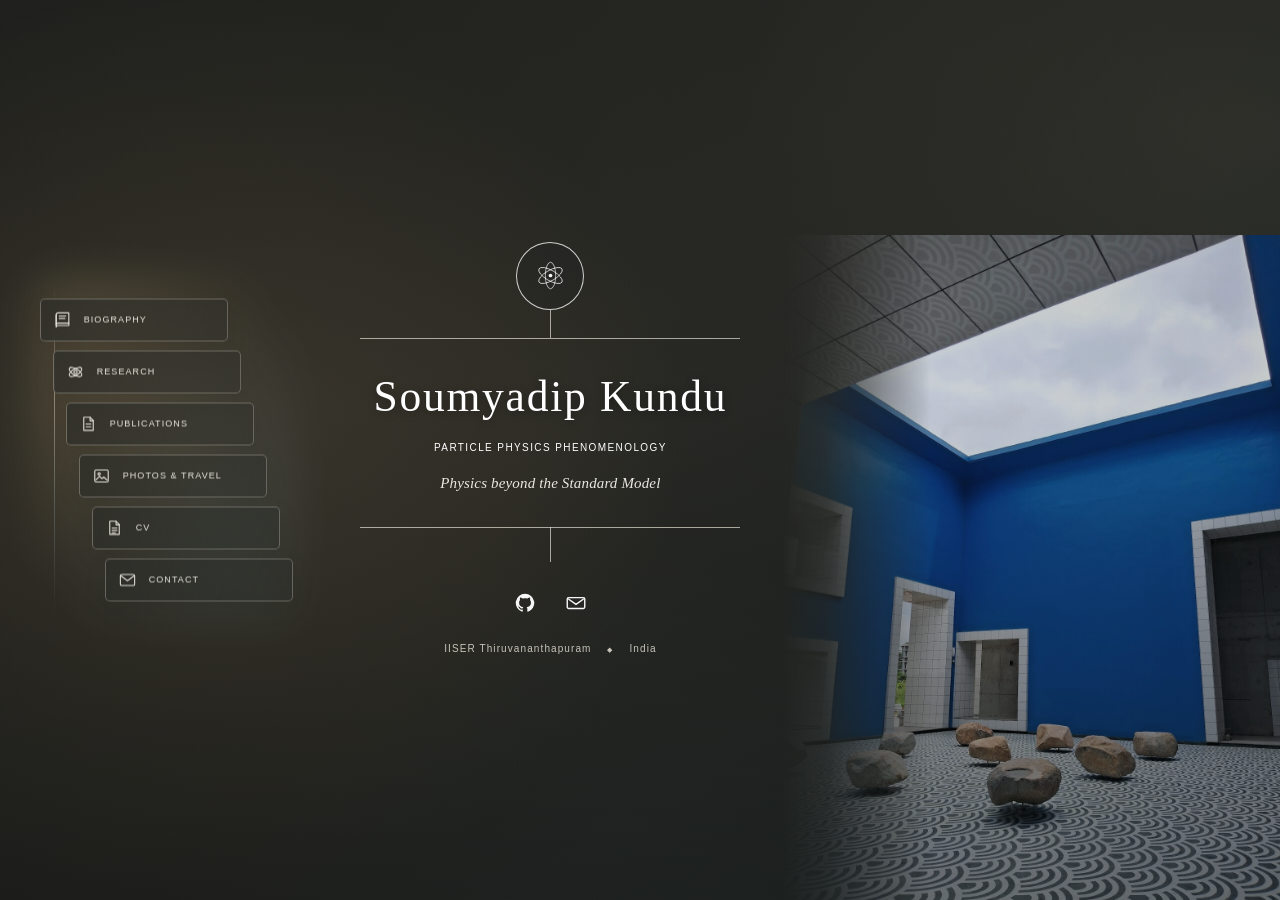
==== commit 5f969724: "Add files via upload" ====
--- a/index.html
+++ b/index.html
@@ -17,22 +17,22 @@
 
     <nav class="landing-nav" aria-label="Main navigation">
       <a href="biography.html" title="Biography" aria-label="Biography">
-        <svg viewBox="0 0 24 24" aria-hidden="true"><path d="M4 5.5A2.5 2.5 0 0 1 6.5 3H20v16H6.5A2.5 2.5 0 0 0 4 21z"/><path d="M4 5.5v13A2.5 2.5 0 0 1 6.5 16H20M8 7h8M8 10h7"/></svg>
+        <svg viewBox="0 0 24 24" aria-hidden="true"><path d="M4 5.5A2.5 2.5 0 0 1 6.5 3H20v16H6.5A2.5 2.5 0 0 0 4 21z"/><path d="M4 5.5v13A2.5 2.5 0 0 1 6.5 16H20M8 7h8M8 10h7"/></svg><span class="nav-label">Biography</span>
       </a>
       <a href="research.html" title="Research" aria-label="Research">
-        <svg viewBox="0 0 24 24" aria-hidden="true"><circle cx="12" cy="12" r="2.1"/><ellipse cx="12" cy="12" rx="9" ry="4" transform="rotate(32 12 12)"/><ellipse cx="12" cy="12" rx="9" ry="4" transform="rotate(-32 12 12)"/></svg>
+        <svg viewBox="0 0 24 24" aria-hidden="true"><circle cx="12" cy="12" r="2.1"/><ellipse cx="12" cy="12" rx="9" ry="4" transform="rotate(32 12 12)"/><ellipse cx="12" cy="12" rx="9" ry="4" transform="rotate(-32 12 12)"/></svg><span class="nav-label">Research</span>
       </a>
       <a href="publications.html" title="Publications" aria-label="Publications">
-        <svg viewBox="0 0 24 24" aria-hidden="true"><path d="M6 3.5h8l4 4V20H6z"/><path d="M14 3.5V8h4M9 12h6M9 15.5h6"/></svg>
+        <svg viewBox="0 0 24 24" aria-hidden="true"><path d="M6 3.5h8l4 4V20H6z"/><path d="M14 3.5V8h4M9 12h6M9 15.5h6"/></svg><span class="nav-label">Publications</span>
       </a>
       <a href="travel.html" title="Photos & Travel" aria-label="Photos and Travel">
-        <svg viewBox="0 0 24 24" aria-hidden="true"><rect x="3.5" y="4.5" width="17" height="15" rx="1.6"/><circle cx="9" cy="9.5" r="1.5"/><path d="m5 17 4.5-4.5 3.1 2.8 2.1-2 4.3 3.7"/></svg>
+        <svg viewBox="0 0 24 24" aria-hidden="true"><rect x="3.5" y="4.5" width="17" height="15" rx="1.6"/><circle cx="9" cy="9.5" r="1.5"/><path d="m5 17 4.5-4.5 3.1 2.8 2.1-2 4.3 3.7"/></svg><span class="nav-label">Photos &amp; Travel</span>
       </a>
       <a href="cv.pdf" target="_blank" rel="noopener noreferrer" title="CV (opens PDF)" aria-label="CV (opens PDF in a new tab)">
-        <svg viewBox="0 0 24 24" aria-hidden="true"><path d="M6 3.5h8l4 4V20H6z"/><path d="M14 3.5V8h4M9 12h6M9 15h6M9 18h4"/></svg>
+        <svg viewBox="0 0 24 24" aria-hidden="true"><path d="M6 3.5h8l4 4V20H6z"/><path d="M14 3.5V8h4M9 12h6M9 15h6M9 18h4"/></svg><span class="nav-label">CV</span>
       </a>
       <a href="contact.html" title="Contact" aria-label="Contact">
-        <svg viewBox="0 0 24 24" aria-hidden="true"><rect x="3" y="5" width="18" height="14" rx="1.7"/><path d="m4 7 8 6 8-6"/></svg>
+        <svg viewBox="0 0 24 24" aria-hidden="true"><rect x="3" y="5" width="18" height="14" rx="1.7"/><path d="m4 7 8 6 8-6"/></svg><span class="nav-label">Contact</span>
       </a>
     </nav>
 
--- a/site.css
+++ b/site.css
@@ -443,387 +443,368 @@
   .landing-content { animation: none !important; }
 }
 
-
 /* ==========================================================
-   Portrait-side homepage with staggered vertical icon rail
-   Uses the existing portrait file: for website.jpg
+   Staircase navigation + ambient motion + portrait photo
    ========================================================== */
-body.landing-home {
-  min-height: 100svh;
-  overflow-x: hidden;
-  background: #292824;
-  color: #f2eee7;
-}
-
 body.landing-home .landing-main {
-  position: relative;
-  isolation: isolate;
   display: flex;
   align-items: center;
+  justify-content: flex-start;
   min-height: 100svh;
-  overflow: hidden;
-  padding: 28px 24px;
-  background: #292824;
-}
-
-/* Warm, gently shifting ambient light behind the portrait. */
+  padding: clamp(24px, 4vh, 54px) clamp(260px, 36vw, 540px) clamp(24px, 4vh, 54px) clamp(248px, 22vw, 318px);
+  background: #252622;
+}
+
+/* Ambient moving colour behind the navigation, not a flat grey panel. */
 body.landing-home .landing-main::before {
   content: "";
   position: absolute;
   z-index: 0;
   inset: -8%;
-  pointer-events: none;
   background:
-    radial-gradient(ellipse at 18% 24%, rgba(196, 174, 143, .13), transparent 32%),
-    radial-gradient(ellipse at 72% 82%, rgba(137, 145, 128, .09), transparent 34%),
-    radial-gradient(ellipse at 42% 48%, rgba(238, 224, 200, .035), transparent 42%);
-  background-size: 125% 125%;
-  animation: ambient-drift 28s ease-in-out infinite alternate;
-}
-
-/* The photo stays portrait and is contained, not cropped to a wide cover. */
-.landing-portrait {
+    radial-gradient(ellipse 32% 42% at 14% 36%, rgba(177, 145, 98, .20), transparent 74%),
+    radial-gradient(ellipse 30% 48% at 35% 75%, rgba(105, 139, 153, .15), transparent 76%),
+    radial-gradient(ellipse 35% 36% at 67% 15%, rgba(201, 180, 145, .11), transparent 72%),
+    linear-gradient(125deg, #22231f 0%, #2b2b26 46%, #1b2221 100%);
+  background-size: 140% 140%, 155% 155%, 135% 135%, 100% 100%;
+  animation: ambient-drift 20s ease-in-out infinite alternate;
+  transform: scale(1.02);
+}
+
+body.landing-home .landing-main::after {
+  background:
+    linear-gradient(90deg, rgba(27, 27, 24, .18) 0%, rgba(28, 29, 26, .05) 48%, rgba(22, 25, 24, .15) 100%),
+    linear-gradient(180deg, rgba(10, 13, 13, .13) 0%, rgba(10, 13, 13, .04) 45%, rgba(10, 13, 13, .42) 100%);
+}
+
+@keyframes ambient-drift {
+  0% { background-position: 0% 20%, 100% 100%, 20% 0%, 0 0; }
+  50% { background-position: 65% 45%, 25% 60%, 75% 35%, 0 0; }
+  100% { background-position: 100% 80%, 0% 0%, 30% 100%, 0 0; }
+}
+
+/* Use the actual portrait-oriented photo on the right without cropping. */
+body.landing-home .landing-portrait {
   position: absolute;
-  z-index: 0;
+  z-index: 1;
   top: 0;
   right: 0;
   bottom: 0;
-  width: min(62vw, 900px);
+  display: flex;
+  align-items: flex-end;
+  justify-content: flex-end;
+  width: clamp(300px, 39vw, 650px);
+  height: 100%;
   overflow: hidden;
-  display: flex;
-  align-items: stretch;
-  justify-content: flex-end;
   pointer-events: none;
 }
 
-.landing-portrait img {
+body.landing-home .landing-portrait img {
   display: block;
   width: 100%;
   height: 100%;
   object-fit: contain;
-  object-position: right center;
-  filter: saturate(.88) contrast(.97) brightness(.86);
-  animation: portrait-arrive 1.15s cubic-bezier(.2,.72,.2,1) both;
-}
-
-body.landing-home .landing-main::after {
-  content: "";
+  object-position: right bottom;
+  filter: saturate(.83) contrast(1.03);
+  opacity: .94;
+  -webkit-mask-image: linear-gradient(90deg, transparent 0%, rgba(0,0,0,.16) 9%, #000 30%);
+  mask-image: linear-gradient(90deg, transparent 0%, rgba(0,0,0,.16) 9%, #000 30%);
+}
+
+/* Staircase: each navigation item shifts slightly to the right. */
+body.landing-home .landing-nav {
   position: absolute;
-  z-index: 1;
-  inset: 0;
-  pointer-events: none;
-  background:
-    linear-gradient(90deg,
-      rgba(41, 40, 36, 1) 0%,
-      rgba(41, 40, 36, .98) 22%,
-      rgba(41, 40, 36, .88) 42%,
-      rgba(41, 40, 36, .48) 62%,
-      rgba(41, 40, 36, .20) 100%),
-    linear-gradient(0deg, rgba(20, 19, 17, .34), transparent 40%, rgba(20, 19, 17, .10));
-}
-
-.landing-content {
-  position: relative;
-  z-index: 3;
-  width: min(1420px, 100%);
-  margin: 0 auto 0 0;
-  padding: clamp(24px, 4vh, 48px) clamp(350px, 40vw, 590px) clamp(24px, 4vh, 48px) clamp(108px, 11.6vw, 172px);
+  z-index: 4;
+  left: clamp(18px, 3.1vw, 48px);
+  top: 50%;
+  transform: translateY(-50%);
   display: flex;
   flex-direction: column;
   align-items: flex-start;
-  text-align: left;
-  animation: landing-appear-left .85s cubic-bezier(.2,.72,.2,1) .08s both;
-}
-
-@keyframes landing-appear-left {
-  from { opacity: 0; transform: translateX(-22px); }
-  to { opacity: 1; transform: translateX(0); }
-}
-
-@keyframes portrait-arrive {
-  from { opacity: 0; transform: translateX(18px); }
-  to { opacity: 1; transform: translateX(0); }
-}
-
-@keyframes ambient-drift {
-  0% { transform: translate3d(-1%, 0, 0); background-position: 0% 20%; }
-  100% { transform: translate3d(1%, -1%, 0); background-position: 100% 80%; }
-}
-
-.landing-emblem {
-  width: 62px;
-  height: 62px;
-  border-color: rgba(245, 239, 228, .68);
-  background: rgba(41, 40, 36, .22);
-  margin-bottom: 0;
-}
-.landing-emblem svg { width: 34px; height: 34px; }
-.landing-emblem:hover { background: rgba(245, 239, 228, .10); }
-
-.landing-stem {
-  height: 25px;
-  background: rgba(245, 239, 228, .62);
-}
-
-.landing-rule {
-  width: min(330px, 100%);
-  margin-bottom: 27px;
-  background: rgba(245, 239, 228, .68);
-}
-
-.landing-title-block { max-width: 100%; }
-.landing-title-block h1 {
-  margin: 0;
-  font-family: Georgia, "Times New Roman", serif;
-  font-size: clamp(36px, 4.25vw, 56px);
-  line-height: 1.08;
-  font-weight: 400;
-  letter-spacing: .015em;
-  text-transform: none;
-  text-shadow: 0 2px 20px rgba(0, 0, 0, .25);
-}
-
-.landing-field {
-  margin: 16px 0 0;
-  font-family: "Avenir Next", Avenir, "Helvetica Neue", Arial, sans-serif;
-  font-size: 10px;
-  font-weight: 600;
-  letter-spacing: .16em;
-  line-height: 1.8;
-  text-transform: uppercase;
-  color: rgba(245, 239, 228, .90);
-}
-
-.landing-tagline {
-  max-width: 460px;
-  margin: 13px 0 0;
-  font-family: Georgia, "Times New Roman", serif;
-  font-size: 16px;
-  font-style: italic;
-  font-weight: 400;
-  letter-spacing: .01em;
-  line-height: 1.7;
-  text-transform: none;
-  color: rgba(255, 252, 246, .88);
-}
-
-.landing-lower-rule {
-  width: min(330px, 100%);
-  margin: 28px 0 0;
-  background: rgba(245, 239, 228, .54);
-}
-.landing-lower-rule span { display: none; }
-
-/* Vertical icon navigation rail on the left. */
-.landing-nav {
-  position: absolute;
-  z-index: 5;
-  top: 50%;
-  left: clamp(14px, 2.4vw, 36px);
-  transform: translateY(-50%);
-  width: 48px;
-  display: flex;
-  flex-direction: column;
-  align-items: center;
-  justify-content: center;
-  gap: 10px;
-  overflow: visible;
+  gap: 9px;
+  width: 248px;
+  max-width: none;
   border: 0;
   border-radius: 0;
+  overflow: visible;
   background: transparent;
-  box-shadow: none;
+  backdrop-filter: none;
   -webkit-backdrop-filter: none;
-  backdrop-filter: none;
-}
-
-.landing-nav a {
+  isolation: isolate;
+}
+
+body.landing-home .landing-nav::before {
+  content: "";
+  position: absolute;
+  z-index: -1;
+  inset: -25px -12px;
+  border-radius: 28px;
+  background:
+    radial-gradient(ellipse at 22% 20%, rgba(200, 171, 123, .22), transparent 62%),
+    radial-gradient(ellipse at 70% 70%, rgba(124, 157, 163, .18), transparent 64%);
+  filter: blur(18px);
+  opacity: .9;
+  animation: nav-ambient 11s ease-in-out infinite alternate;
+}
+
+body.landing-home .landing-nav::after {
+  content: "";
+  position: absolute;
+  z-index: -1;
+  left: 14px;
+  top: -14px;
+  bottom: -14px;
+  width: 1px;
+  background: linear-gradient(180deg, transparent, rgba(232, 218, 195, .47), rgba(145, 171, 176, .30), transparent);
+}
+
+@keyframes nav-ambient {
+  0% { transform: translate3d(-5px, -8px, 0) scale(.92); opacity: .55; }
+  100% { transform: translate3d(12px, 9px, 0) scale(1.08); opacity: 1; }
+}
+
+body.landing-home .landing-nav a {
   position: relative;
-  flex: 0 0 46px;
-  width: 46px;
-  min-height: 46px;
-  display: grid;
-  place-items: center;
-  padding: 0;
-  border: 1px solid rgba(245, 239, 228, .42);
-  border-radius: 50%;
-  color: rgba(255, 252, 246, .94);
-  background: rgba(39, 37, 32, .30);
-  font-size: 0;
-  letter-spacing: 0;
-  text-transform: none;
-  opacity: 0;
-  animation: nav-slide-in .65s cubic-bezier(.2,.72,.2,1) both;
-  transition: color .22s ease, background .22s ease, border-color .22s ease, transform .22s ease;
-}
-
-.landing-nav a:nth-child(1) { animation-delay: .10s; }
-.landing-nav a:nth-child(2) { animation-delay: .18s; }
-.landing-nav a:nth-child(3) { animation-delay: .26s; }
-.landing-nav a:nth-child(4) { animation-delay: .34s; }
-.landing-nav a:nth-child(5) { animation-delay: .42s; }
-.landing-nav a:nth-child(6) { animation-delay: .50s; }
-
-@keyframes nav-slide-in {
-  from { opacity: 0; transform: translateX(-28px); }
+  display: flex;
+  align-items: center;
+  justify-content: flex-start;
+  gap: 12px;
+  width: 188px;
+  min-height: 43px;
+  padding: 9px 12px;
+  border: 1px solid rgba(242, 235, 224, .29);
+  border-radius: 5px;
+  color: rgba(250, 246, 238, .92);
+  background: linear-gradient(112deg, rgba(45, 46, 41, .76), rgba(42, 45, 42, .34));
+  box-shadow: 0 7px 22px rgba(0, 0, 0, .10);
+  backdrop-filter: blur(9px);
+  -webkit-backdrop-filter: blur(9px);
+  font: 500 10px/1.4 "Avenir Next", Avenir, "Helvetica Neue", Arial, sans-serif;
+  letter-spacing: .12em;
+  text-transform: uppercase;
+  transition: transform .28s ease, background .28s ease, border-color .28s ease, box-shadow .28s ease;
+  animation: nav-from-left .72s cubic-bezier(.18, .72, .22, 1) both;
+}
+
+body.landing-home .landing-nav a:nth-child(1) { margin-left: 0; animation-delay: .10s; }
+body.landing-home .landing-nav a:nth-child(2) { margin-left: 13px; animation-delay: .18s; }
+body.landing-home .landing-nav a:nth-child(3) { margin-left: 26px; animation-delay: .26s; }
+body.landing-home .landing-nav a:nth-child(4) { margin-left: 39px; animation-delay: .34s; }
+body.landing-home .landing-nav a:nth-child(5) { margin-left: 52px; animation-delay: .42s; }
+body.landing-home .landing-nav a:nth-child(6) { margin-left: 65px; animation-delay: .50s; }
+
+@keyframes nav-from-left {
+  from { opacity: 0; transform: translateX(-42px); }
   to { opacity: 1; transform: translateX(0); }
 }
 
-.landing-nav a svg {
-  display: block;
+body.landing-home .landing-nav a svg {
+  flex: 0 0 19px;
   width: 19px;
   height: 19px;
   fill: none;
   stroke: currentColor;
-  stroke-width: 1.55;
+  stroke-width: 1.4;
   stroke-linecap: round;
   stroke-linejoin: round;
-}
-
-.landing-nav a:hover,
-.landing-nav a:focus-visible {
-  color: #292824;
-  border-color: #e4d9c7;
-  background: #e4d9c7;
-  letter-spacing: 0;
-  transform: translateX(3px);
-}
-
-/* Small labels appear beside icons on hover/focus. */
-.landing-nav a::after {
-  content: attr(title);
-  position: absolute;
-  z-index: 10;
-  left: calc(100% + 12px);
-  top: 50%;
-  transform: translate(-5px, -50%);
-  opacity: 0;
-  visibility: hidden;
-  pointer-events: none;
-  padding: 7px 10px;
-  border: 1px solid rgba(245, 239, 228, .30);
-  border-radius: 4px;
-  color: #f2eee7;
-  background: rgba(41, 40, 36, .96);
-  box-shadow: 0 5px 20px rgba(0, 0, 0, .22);
-  font-family: "Avenir Next", Avenir, Arial, sans-serif;
+  opacity: .92;
+  transition: transform .25s ease, opacity .25s ease;
+}
+
+body.landing-home .landing-nav a .nav-label {
+  display: inline-block;
+  font-size: 9px;
+  line-height: 1.4;
+  letter-spacing: .12em;
+  white-space: nowrap;
+}
+
+body.landing-home .landing-nav a:hover,
+body.landing-home .landing-nav a:focus-visible {
+  color: #fffaf0;
+  border-color: rgba(236, 215, 180, .72);
+  background: linear-gradient(112deg, rgba(91, 78, 59, .86), rgba(57, 64, 60, .63));
+  box-shadow: 0 10px 28px rgba(0, 0, 0, .19), 0 0 24px rgba(192, 166, 124, .10);
+  transform: translateX(5px) translateY(-1px);
+  letter-spacing: .12em;
+}
+body.landing-home .landing-nav a:hover svg { transform: scale(1.08); opacity: 1; }
+body.landing-home .landing-nav a:last-child { border-right: 1px solid rgba(242, 235, 224, .29); }
+
+/* Keep the title and emblem in the open space between the rail and portrait. */
+body.landing-home .landing-content {
+  width: min(100%, 760px);
+  margin: auto 0 auto 0;
+  align-items: center;
+  text-align: center;
+}
+body.landing-home .landing-emblem { width: 68px; height: 68px; }
+body.landing-home .landing-emblem svg { width: 37px; height: 37px; }
+body.landing-home .landing-stem { height: 28px; }
+body.landing-home .landing-rule { margin-bottom: 30px; width: min(380px, 90%); }
+body.landing-home .landing-title-block h1 {
+  font-family: Georgia, "Times New Roman", serif;
+  font-weight: 400;
+  font-size: clamp(31px, 3.4vw, 45px);
+  letter-spacing: .04em;
+  line-height: 1.25;
+  text-transform: none;
+}
+body.landing-home .landing-field {
+  margin-top: 16px;
+  font-family: "Avenir Next", Avenir, sans-serif;
+  font-size: 10px;
+  letter-spacing: .14em;
+}
+body.landing-home .landing-tagline {
+  margin-top: 14px;
+  font-family: Georgia, "Times New Roman", serif;
+  font-size: 15px;
+  font-style: italic;
+  letter-spacing: .01em;
+  text-transform: none;
+}
+body.landing-home .landing-lower-rule { margin: 31px 0 35px; width: min(380px, 90%); }
+body.landing-home .landing-lower-rule span { height: 35px; }
+body.landing-home .landing-socials { margin-top: 28px; }
+body.landing-home .landing-footer { margin-top: 25px; font-family: "Avenir Next", Avenir, sans-serif; letter-spacing: .11em; }
+
+@media (max-width: 1100px) {
+  body.landing-home .landing-main {
+    padding-left: 220px;
+    padding-right: 300px;
+  }
+  body.landing-home .landing-portrait { width: 34vw; opacity: .76; }
+  body.landing-home .landing-nav { left: 13px; width: 220px; }
+  body.landing-home .landing-nav a { width: 165px; gap: 9px; padding-inline: 9px; }
+  body.landing-home .landing-nav a:nth-child(2) { margin-left: 8px; }
+  body.landing-home .landing-nav a:nth-child(3) { margin-left: 16px; }
+  body.landing-home .landing-nav a:nth-child(4) { margin-left: 24px; }
+  body.landing-home .landing-nav a:nth-child(5) { margin-left: 32px; }
+  body.landing-home .landing-nav a:nth-child(6) { margin-left: 40px; }
+  body.landing-home .landing-title-block h1 { font-size: clamp(27px, 3.1vw, 38px); }
+  body.landing-home .landing-field { letter-spacing: .09em; }
+}
+
+@media (max-width: 780px) {
+  body.landing-home .landing-main {
+    display: flex;
+    flex-direction: column;
+    justify-content: flex-start;
+    align-items: center;
+    min-height: 100svh;
+    padding: 28px 18px 34px;
+  }
+  body.landing-home .landing-portrait {
+    position: absolute;
+    top: auto;
+    right: -9px;
+    bottom: 0;
+    width: min(78vw, 430px);
+    height: 62svh;
+    opacity: .34;
+  }
+  body.landing-home .landing-portrait img {
+    object-position: right bottom;
+    -webkit-mask-image: linear-gradient(180deg, transparent 0%, rgba(0,0,0,.45) 18%, #000 40%);
+    mask-image: linear-gradient(180deg, transparent 0%, rgba(0,0,0,.45) 18%, #000 40%);
+  }
+  body.landing-home .landing-content {
+    order: 1;
+    width: 100%;
+    margin: 0;
+    padding-top: 12px;
+  }
+  body.landing-home .landing-nav {
+    position: relative;
+    top: auto;
+    left: auto;
+    order: 2;
+    transform: none;
+    width: min(320px, 100%);
+    margin: 28px auto 0;
+    gap: 7px;
+  }
+  body.landing-home .landing-nav a {
+    width: min(210px, 82%);
+    min-height: 40px;
+    font-size: 9px;
+  }
+  body.landing-home .landing-nav a:nth-child(1) { margin-left: 0; }
+  body.landing-home .landing-nav a:nth-child(2) { margin-left: 9px; }
+  body.landing-home .landing-nav a:nth-child(3) { margin-left: 18px; }
+  body.landing-home .landing-nav a:nth-child(4) { margin-left: 27px; }
+  body.landing-home .landing-nav a:nth-child(5) { margin-left: 36px; }
+  body.landing-home .landing-nav a:nth-child(6) { margin-left: 45px; }
+  body.landing-home .landing-emblem { width: 56px; height: 56px; }
+  body.landing-home .landing-emblem svg { width: 31px; height: 31px; }
+  body.landing-home .landing-stem { height: 18px; }
+  body.landing-home .landing-rule { margin-bottom: 22px; }
+  body.landing-home .landing-title-block h1 { font-size: clamp(27px, 8vw, 37px); }
+  body.landing-home .landing-field { font-size: 9px; letter-spacing: .08em; }
+  body.landing-home .landing-tagline { font-size: 14px; }
+  body.landing-home .landing-lower-rule { margin: 21px 0 25px; }
+  body.landing-home .landing-socials { margin-top: 12px; }
+  body.landing-home .landing-footer { margin-top: 13px; font-size: 9px; }
+}
+
+/* Biography photograph: put your own portrait in the repository as profile.jpg. */
+.bio-hero-grid {
+  display: grid;
+  grid-template-columns: minmax(0, 1fr) 170px;
+  align-items: center;
+  gap: 32px;
+}
+.bio-hero-copy { min-width: 0; }
+.bio-portrait {
+  position: relative;
+  width: 170px;
+  margin: 0;
+  padding: 7px;
+  border: 1px solid var(--line);
+  border-radius: 5px;
+  background: rgba(240, 232, 217, .05);
+  box-shadow: 0 14px 36px rgba(0,0,0,.18);
+}
+.bio-portrait img {
+  display: block;
+  width: 100%;
+  aspect-ratio: 3 / 4;
+  object-fit: cover;
+  object-position: center;
+  border-radius: 2px;
+}
+.bio-portrait figcaption {
+  padding: 8px 2px 2px;
+  color: var(--muted);
+  font: 10px/1.5 "Avenir Next", Avenir, sans-serif;
+  letter-spacing: .04em;
+  text-align: center;
+}
+.bio-portrait.is-empty {
+  display: grid;
+  min-height: 220px;
+  place-items: center;
+  background: linear-gradient(145deg, rgba(188,165,128,.12), rgba(95,120,124,.12));
+}
+.bio-portrait.is-empty::before {
+  content: "Add your photo as profile.jpg";
+  padding: 18px;
+  color: var(--muted);
   font-size: 11px;
-  font-weight: 500;
-  letter-spacing: .02em;
-  line-height: 1.2;
-  white-space: nowrap;
-  transition: opacity .18s ease, transform .18s ease, visibility .18s ease;
-}
-.landing-nav a:hover::after,
-.landing-nav a:focus-visible::after {
-  opacity: 1;
-  visibility: visible;
-  transform: translate(0, -50%);
-}
-
-.landing-socials {
-  justify-content: flex-start;
-  gap: 22px;
-  margin-top: 27px;
-}
-.landing-socials a { color: rgba(255, 252, 246, .90); }
-.landing-socials a:hover { transform: translateY(-3px); opacity: .75; }
-.landing-socials svg { width: 19px; height: 19px; }
-
-.landing-footer {
-  margin-top: 22px;
-  font-family: "Avenir Next", Avenir, Arial, sans-serif;
-  font-size: 10px;
-  letter-spacing: .07em;
-  line-height: 1.7;
-  text-align: left;
-  text-transform: none;
-  color: rgba(245, 239, 228, .74);
-}
-.landing-footer span { margin-inline: 8px; font-size: 8px; }
-
-@media (max-width: 900px) {
-  .landing-content {
-    padding-left: 105px;
-    padding-right: 38vw;
-  }
-  .landing-portrait { width: 66vw; }
-  .landing-title-block h1 { font-size: clamp(32px, 5vw, 45px); }
-}
-
-@media (max-width: 650px) {
-  body.landing-home .landing-main {
-    min-height: 100svh;
-    padding: 20px 14px;
-    align-items: center;
-  }
-  .landing-portrait {
-    width: 78vw;
-    height: 76%;
-    top: auto;
-    bottom: 0;
-    opacity: .78;
-  }
-  body.landing-home .landing-main::after {
-    background:
-      linear-gradient(90deg,
-        rgba(41,40,36,.99) 0%,
-        rgba(41,40,36,.94) 24%,
-        rgba(41,40,36,.74) 55%,
-        rgba(41,40,36,.45) 100%),
-      linear-gradient(0deg, rgba(20,19,17,.38), transparent 42%);
-  }
-  .landing-nav {
-    left: 9px;
-    width: 40px;
-    gap: 8px;
-  }
-  .landing-nav a {
-    flex-basis: 38px;
-    width: 38px;
-    min-height: 38px;
-  }
-  .landing-nav a svg { width: 17px; height: 17px; }
-  .landing-content {
-    width: 100%;
-    padding: 32px 12px 28px 61px;
-  }
-  .landing-emblem { width: 48px; height: 48px; }
-  .landing-emblem svg { width: 27px; height: 27px; }
-  .landing-stem { height: 18px; }
-  .landing-rule { margin-bottom: 23px; width: min(250px, 100%); }
-  .landing-title-block h1 { font-size: clamp(29px, 8vw, 39px); line-height: 1.12; }
-  .landing-field { font-size: 9px; letter-spacing: .10em; }
-  .landing-tagline { font-size: 14px; }
-  .landing-lower-rule { width: min(240px,100%); margin-top: 22px; }
-  .landing-socials { margin-top: 21px; }
-  .landing-footer { margin-top: 17px; font-size: 9px; }
-  .landing-nav a::after { left: calc(100% + 8px); font-size: 10px; }
-}
-
-@media (max-width: 390px) {
-  .landing-content { padding-left: 54px; padding-right: 7px; }
-  .landing-nav { left: 6px; }
-  .landing-nav a { flex-basis: 35px; width: 35px; min-height: 35px; }
-  .landing-title-block h1 { font-size: 28px; }
-  .landing-field { letter-spacing: .08em; }
+  line-height: 1.6;
+  text-align: center;
+}
+.bio-portrait.is-empty figcaption { display: none; }
+@media (max-width: 620px) {
+  .bio-hero-grid { grid-template-columns: minmax(0, 1fr); gap: 22px; }
+  .bio-portrait { grid-row: 1; width: 125px; }
+  .bio-portrait.is-empty { min-height: 155px; }
+  .bio-hero-copy { grid-row: 2; }
 }
 
 @media (prefers-reduced-motion: reduce) {
-  .landing-content,
-  .landing-portrait img,
-  .landing-nav a,
-  body.landing-home .landing-main::before {
-    animation: none !important;
-    opacity: 1 !important;
-    transform: none !important;
-  }
-}
-
-
-/* Keep the icon circles fully outlined on narrow screens. */
-@media (max-width: 760px) {
-  .landing-nav a:nth-child(n) {
-    border-right: 1px solid rgba(245, 239, 228, .42);
-    border-bottom: 1px solid rgba(245, 239, 228, .42);
-  }
-}
+  body.landing-home .landing-main::before,
+  body.landing-home .landing-nav::before,
+  body.landing-home .landing-nav a { animation: none !important; }
+}
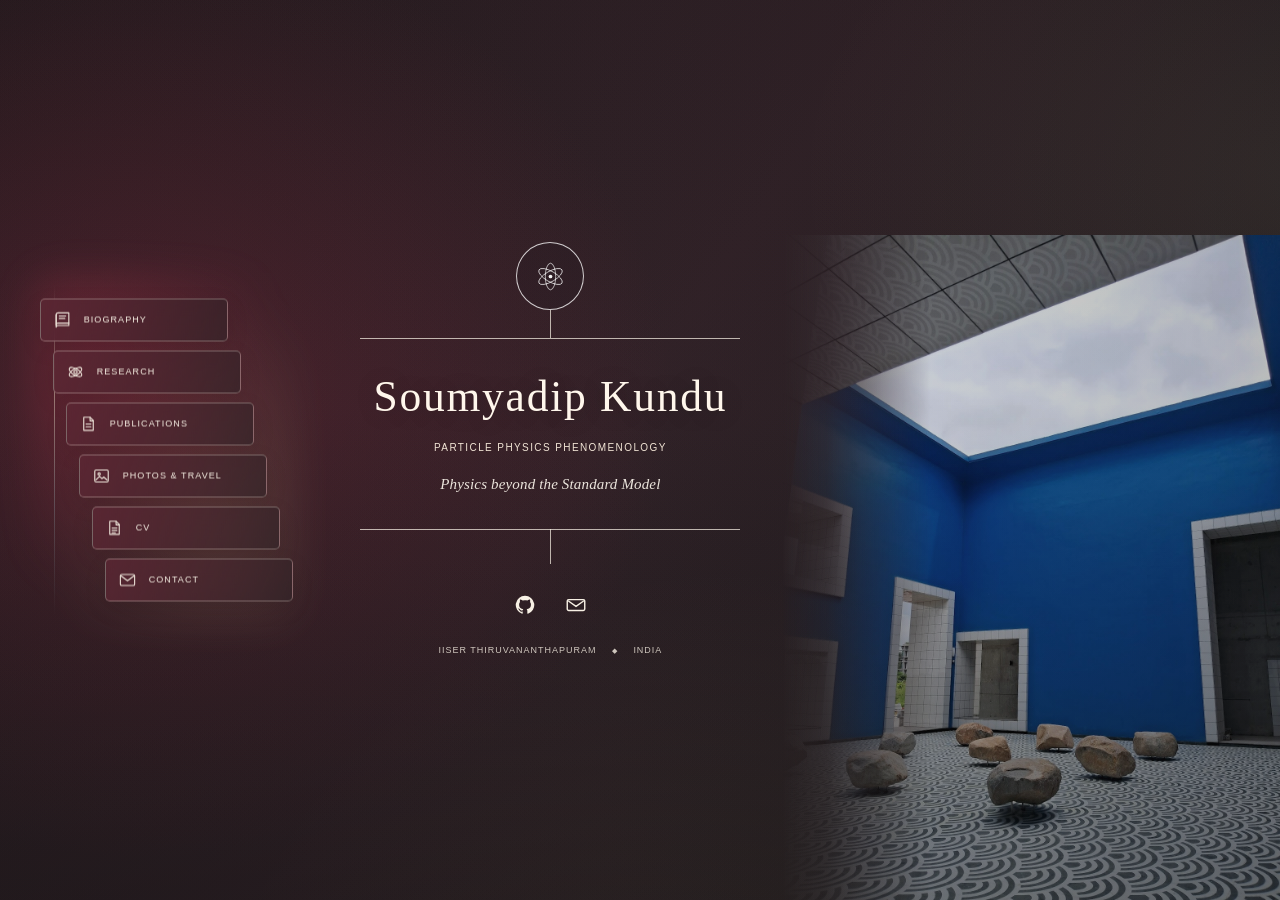
==== commit b47717a1: "Update index.html" ====
--- a/index.html
+++ b/index.html
@@ -8,8 +8,10 @@
   <title>Soumyadip Kundu · Particle Physics Phenomenology</title>
   <link rel="stylesheet" href="site.css">
 </head>
+
 <body class="landing-home">
   <a class="skip-link" href="#main">Skip to content</a>
+
   <main id="main" class="landing-main">
     <div class="landing-portrait" aria-hidden="true">
       <img src="for%20website.jpg" alt="">
@@ -17,56 +19,118 @@
 
     <nav class="landing-nav" aria-label="Main navigation">
       <a href="biography.html" title="Biography" aria-label="Biography">
-        <svg viewBox="0 0 24 24" aria-hidden="true"><path d="M4 5.5A2.5 2.5 0 0 1 6.5 3H20v16H6.5A2.5 2.5 0 0 0 4 21z"/><path d="M4 5.5v13A2.5 2.5 0 0 1 6.5 16H20M8 7h8M8 10h7"/></svg><span class="nav-label">Biography</span>
+        <svg viewBox="0 0 24 24" aria-hidden="true">
+          <path d="M4 5.5A2.5 2.5 0 0 1 6.5 3H20v16H6.5A2.5 2.5 0 0 0 4 21z"/>
+          <path d="M4 5.5v13A2.5 2.5 0 0 1 6.5 16H20M8 7h8M8 10h7"/>
+        </svg>
+        <span class="nav-label">Biography</span>
       </a>
+
       <a href="research.html" title="Research" aria-label="Research">
-        <svg viewBox="0 0 24 24" aria-hidden="true"><circle cx="12" cy="12" r="2.1"/><ellipse cx="12" cy="12" rx="9" ry="4" transform="rotate(32 12 12)"/><ellipse cx="12" cy="12" rx="9" ry="4" transform="rotate(-32 12 12)"/></svg><span class="nav-label">Research</span>
+        <svg viewBox="0 0 24 24" aria-hidden="true">
+          <circle cx="12" cy="12" r="2.1"/>
+          <ellipse cx="12" cy="12" rx="9" ry="4" transform="rotate(32 12 12)"/>
+          <ellipse cx="12" cy="12" rx="9" ry="4" transform="rotate(-32 12 12)"/>
+        </svg>
+        <span class="nav-label">Research</span>
       </a>
+
       <a href="publications.html" title="Publications" aria-label="Publications">
-        <svg viewBox="0 0 24 24" aria-hidden="true"><path d="M6 3.5h8l4 4V20H6z"/><path d="M14 3.5V8h4M9 12h6M9 15.5h6"/></svg><span class="nav-label">Publications</span>
+        <svg viewBox="0 0 24 24" aria-hidden="true">
+          <path d="M6 3.5h8l4 4V20H6z"/>
+          <path d="M14 3.5V8h4M9 12h6M9 15.5h6"/>
+        </svg>
+        <span class="nav-label">Publications</span>
       </a>
+
       <a href="travel.html" title="Photos & Travel" aria-label="Photos and Travel">
-        <svg viewBox="0 0 24 24" aria-hidden="true"><rect x="3.5" y="4.5" width="17" height="15" rx="1.6"/><circle cx="9" cy="9.5" r="1.5"/><path d="m5 17 4.5-4.5 3.1 2.8 2.1-2 4.3 3.7"/></svg><span class="nav-label">Photos &amp; Travel</span>
+        <svg viewBox="0 0 24 24" aria-hidden="true">
+          <rect x="3.5" y="4.5" width="17" height="15" rx="1.6"/>
+          <circle cx="9" cy="9.5" r="1.5"/>
+          <path d="m5 17 4.5-4.5 3.1 2.8 2.1-2 4.3 3.7"/>
+        </svg>
+        <span class="nav-label">Photos &amp; Travel</span>
       </a>
-      <a href="cv.pdf" target="_blank" rel="noopener noreferrer" title="CV (opens PDF)" aria-label="CV (opens PDF in a new tab)">
-        <svg viewBox="0 0 24 24" aria-hidden="true"><path d="M6 3.5h8l4 4V20H6z"/><path d="M14 3.5V8h4M9 12h6M9 15h6M9 18h4"/></svg><span class="nav-label">CV</span>
+
+      <a href="cv.pdf" target="_blank" rel="noopener noreferrer"
+         title="CV (opens PDF)" aria-label="CV (opens PDF in a new tab)">
+        <svg viewBox="0 0 24 24" aria-hidden="true">
+          <path d="M6 3.5h8l4 4V20H6z"/>
+          <path d="M14 3.5V8h4M9 12h6M9 15h6M9 18h4"/>
+        </svg>
+        <span class="nav-label">CV</span>
       </a>
+
       <a href="contact.html" title="Contact" aria-label="Contact">
-        <svg viewBox="0 0 24 24" aria-hidden="true"><rect x="3" y="5" width="18" height="14" rx="1.7"/><path d="m4 7 8 6 8-6"/></svg><span class="nav-label">Contact</span>
+        <svg viewBox="0 0 24 24" aria-hidden="true">
+          <rect x="3" y="5" width="18" height="14" rx="1.7"/>
+          <path d="m4 7 8 6 8-6"/>
+        </svg>
+        <span class="nav-label">Contact</span>
       </a>
     </nav>
 
     <div class="landing-content">
       <div class="landing-emblem" aria-hidden="true">
         <svg viewBox="0 0 64 64" role="presentation">
-          <ellipse cx="32" cy="32" rx="23" ry="9" transform="rotate(30 32 32)" />
-          <ellipse cx="32" cy="32" rx="23" ry="9" transform="rotate(-30 32 32)" />
-          <ellipse cx="32" cy="32" rx="23" ry="9" transform="rotate(90 32 32)" />
-          <circle cx="32" cy="32" r="3.2" class="atom-core" />
+          <ellipse cx="32" cy="32" rx="23" ry="9" transform="rotate(30 32 32)"/>
+          <ellipse cx="32" cy="32" rx="23" ry="9" transform="rotate(-30 32 32)"/>
+          <ellipse cx="32" cy="32" rx="23" ry="9" transform="rotate(90 32 32)"/>
+          <circle cx="32" cy="32" r="3.2" class="atom-core"/>
         </svg>
       </div>
+
       <div class="landing-stem" aria-hidden="true"></div>
       <div class="landing-rule" aria-hidden="true"></div>
 
       <header class="landing-title-block">
+
+        <!-- NEW: Particle collision animation -->
+        <div class="particle-collision" aria-hidden="true">
+          <span class="particle-trail particle-trail-left"></span>
+          <span class="particle-trail particle-trail-right"></span>
+
+          <span class="particle-dot particle-dot-left"></span>
+          <span class="particle-dot particle-dot-right"></span>
+
+          <span class="particle-impact"></span>
+        </div>
+        <!-- END: Particle collision animation -->
+
         <h1>Soumyadip Kundu</h1>
         <p class="landing-field">Particle Physics Phenomenology</p>
         <p class="landing-tagline">Physics beyond the Standard Model</p>
       </header>
 
-      <div class="landing-lower-rule" aria-hidden="true"><span></span></div>
+      <div class="landing-lower-rule" aria-hidden="true">
+        <span></span>
+      </div>
 
       <div class="landing-socials" aria-label="Contact links">
-        <a href="https://github.com/Dipsym" target="_blank" rel="noopener noreferrer" aria-label="GitHub" title="GitHub">
-          <svg viewBox="0 0 24 24" aria-hidden="true"><path d="M12 .9a11.1 11.1 0 0 0-3.51 21.63c.55.1.76-.24.76-.54v-2.08c-3.1.67-3.76-1.31-3.76-1.31-.5-1.28-1.23-1.62-1.23-1.62-1.01-.69.08-.68.08-.68 1.12.08 1.71 1.15 1.71 1.15.99 1.7 2.6 1.21 3.23.92.1-.72.39-1.21.71-1.49-2.47-.28-5.07-1.24-5.07-5.51 0-1.22.44-2.21 1.15-2.99-.12-.28-.5-1.42.11-2.96 0 0 .94-.3 3.06 1.14A10.7 10.7 0 0 1 12 6.27c.95 0 1.91.13 2.8.38 2.13-1.44 3.07-1.14 3.07-1.14.61 1.54.23 2.68.11 2.96.72.78 1.15 1.77 1.15 2.99 0 4.28-2.61 5.23-5.1 5.5.4.35.76 1.02.76 2.06v2.97c0 .3.2.65.77.54A11.1 11.1 0 0 0 12 .9Z"/></svg>
+        <a href="https://github.com/Dipsym"
+           target="_blank" rel="noopener noreferrer"
+           aria-label="GitHub" title="GitHub">
+          <svg viewBox="0 0 24 24" aria-hidden="true">
+            <path d="M12 .9a11.1 11.1 0 0 0-3.51 21.63c.55.1.76-.24.76-.54v-2.08c-3.1.67-3.76-1.31-3.76-1.31-.5-1.28-1.23-1.62-1.23-1.62-1.01-.69.08-.68.08-.68 1.12.08 1.71 1.15 1.71 1.15.99 1.7 2.6 1.21 3.23.92.1-.72.39-1.21.71-1.49-2.47-.28-5.07-1.24-5.07-5.51 0-1.22.44-2.21 1.15-2.99-.12-.28-.5-1.42.11-2.96 0 0 .94-.3 3.06 1.14A10.7 10.7 0 0 1 12 6.27c.95 0 1.91.13 2.8.38 2.13-1.44 3.07-1.14 3.07-1.14.61 1.54.23 2.68.11 2.96.72.78 1.15 1.77 1.15 2.99 0 4.28-2.61 5.23-5.1 5.5.4.35.76 1.02.76 2.06v2.97c0 .3.2.65.77.54A11.1 11.1 0 0 0 12 .9Z"/>
+          </svg>
         </a>
-        <a href="mailto:soumyadip23@iisertvm.ac.in" aria-label="Email" title="Email">
-          <svg viewBox="0 0 24 24" aria-hidden="true"><path d="M3.2 5.5h17.6c.9 0 1.7.8 1.7 1.7v9.6c0 .9-.8 1.7-1.7 1.7H3.2c-.9 0-1.7-.8-1.7-1.7V7.2c0-.9.8-1.7 1.7-1.7Zm.1 2 8.7 6.2 8.7-6.2"/></svg>
+
+        <a href="mailto:soumyadip23@iisertvm.ac.in"
+           aria-label="Email" title="Email">
+          <svg viewBox="0 0 24 24" aria-hidden="true">
+            <path d="M3.2 5.5h17.6c.9 0 1.7.8 1.7 1.7v9.6c0 .9-.8 1.7-1.7 1.7H3.2c-.9 0-1.7-.8-1.7-1.7V7.2c0-.9.8-1.7 1.7-1.7Zm.1 2 8.7 6.2 8.7-6.2"/>
+          </svg>
         </a>
       </div>
-      <footer class="landing-footer">IISER Thiruvananthapuram <span aria-hidden="true">◆</span> India</footer>
+
+      <footer class="landing-footer">
+        IISER Thiruvananthapuram
+        <span aria-hidden="true">◆</span>
+        India
+      </footer>
     </div>
   </main>
+
   <script src="site.js"></script>
 </body>
 </html>
--- a/site.css
+++ b/site.css
@@ -246,201 +246,6 @@
 @media (prefers-reduced-motion: reduce) {
   .landing-content { animation: none; }
   .landing-nav a, .landing-socials a, .landing-emblem { transition: none; }
-}
-
-
-/* ==========================================================
-   Refined academic theme overrides
-   IMPORTANT: keep this after the complete base stylesheet.
-   ========================================================== */
-:root {
-  --bg: #292824;
-  --bg2: #32302b;
-  --panel: rgba(43, 41, 36, 0.94);
-  --panel2: #33312c;
-  --text: #f2eee7;
-  --muted: #d1c9bd;
-  --faint: #b1a99d;
-  --line: rgba(242, 235, 224, 0.23);
-  --cyan: #e4d9c7;
-  --amber: #c3ad8e;
-  --radius: 6px;
-}
-
-body {
-  font-family: "Avenir Next", Avenir, "Helvetica Neue", Arial, sans-serif;
-  color: var(--text);
-}
-
-body:not(.landing-home)::before {
-  background: radial-gradient(ellipse at 12% 10%, rgba(196,174,143,.05), transparent 40%);
-}
-body:not(.landing-home)::after { display: none; }
-
-/* The file currently in the repository is named "for website.jpg". */
-body.landing-home .landing-main::before {
-  background-image: url('./for%20website.jpg');
-  background-position: center center;
-  background-size: cover;
-  background-repeat: no-repeat;
-}
-body.landing-home .landing-main::after {
-  background: linear-gradient(180deg,
-    rgba(30,29,27,.30) 0%,
-    rgba(29,27,25,.32) 42%,
-    rgba(20,19,17,.59) 100%);
-}
-
-.landing-title-block h1 {
-  font-family: Georgia, "Times New Roman", serif;
-  font-size: clamp(32px, 4vw, 44px);
-  font-weight: 400;
-  letter-spacing: .045em;
-  line-height: 1.25;
-  text-transform: none;
-  text-shadow: 0 2px 10px rgba(0,0,0,.32);
-}
-.landing-field {
-  font-family: "Avenir Next", Avenir, sans-serif;
-  font-size: 11px;
-  font-weight: 500;
-  letter-spacing: .15em;
-  line-height: 1.8;
-  text-transform: uppercase;
-}
-.landing-tagline {
-  font-family: Georgia, "Times New Roman", serif;
-  font-size: 15px;
-  font-style: italic;
-  font-weight: 400;
-  letter-spacing: .015em;
-  line-height: 1.7;
-  text-transform: none;
-  color: rgba(255,252,246,.90);
-}
-
-.landing-rule,
-.landing-lower-rule,
-.landing-stem,
-.landing-lower-rule span {
-  background: rgba(245,239,228,.64);
-}
-.landing-nav {
-  border-color: rgba(245,239,228,.70);
-  border-radius: 3px;
-  background: rgba(35,32,28,.12);
-  backdrop-filter: blur(2px);
-  -webkit-backdrop-filter: blur(2px);
-}
-.landing-nav a {
-  font-family: "Avenir Next", Avenir, sans-serif;
-  font-size: 10px;
-  font-weight: 500;
-  letter-spacing: .12em;
-  border-color: rgba(245,239,228,.55);
-  transition: background .22s ease;
-}
-.landing-nav a:hover,
-.landing-nav a:focus-visible {
-  background: rgba(245,239,228,.16);
-  letter-spacing: .12em;
-}
-.landing-footer {
-  font-family: "Avenir Next", Avenir, sans-serif;
-  font-size: 10px;
-  font-weight: 400;
-  letter-spacing: .09em;
-  line-height: 1.8;
-  color: rgba(245,239,228,.78);
-  text-transform: none;
-}
-
-body:not(.landing-home) h1,
-body:not(.landing-home) h2,
-body:not(.landing-home) h3,
-.site-popover-content h1,
-.site-popover-content h2,
-.site-popover-content h3 {
-  font-family: Georgia, "Times New Roman", serif;
-  font-weight: 400;
-  letter-spacing: normal;
-}
-.page-hero { background: linear-gradient(135deg, #39362f, #292824 75%); }
-.page-hero::after { display: none; }
-.page-hero h1 span { color: var(--text); }
-
-.glass,
-.card,
-.publication,
-.gallery-card,
-.cv-card,
-.contact-item,
-.gallery-note {
-  border-color: var(--line);
-  border-radius: 6px;
-  box-shadow: none;
-}
-.card:hover,
-.gallery-card:hover {
-  transform: translateY(-2px);
-  border-color: rgba(228,217,199,.52);
-  box-shadow: none;
-}
-.button {
-  border-radius: 3px;
-  font-family: "Avenir Next", Avenir, sans-serif;
-  font-weight: 600;
-  letter-spacing: .025em;
-}
-.button-primary { color: #292722; background: #e4d9c7; }
-.button-primary:hover { background: #f0e7d8; box-shadow: none; }
-.button-ghost { color: var(--text); border-color: rgba(242,235,224,.40); }
-.button-ghost:hover { border-color: var(--text); background: rgba(242,235,224,.08); }
-
-/* Match the animated modal to the same warm palette. */
-dialog.site-popover {
-  color: #f2eee7 !important;
-  background: #292824 !important;
-  border: 1px solid rgba(242,235,224,.25) !important;
-  border-radius: 7px !important;
-  box-shadow: 0 22px 70px rgba(0,0,0,.40) !important;
-}
-dialog.site-popover .site-popover-bar {
-  background: #32302b !important;
-  border-color: rgba(242,235,224,.18) !important;
-}
-dialog.site-popover .site-popover-caption {
-  font-family: "Avenir Next", Avenir, sans-serif !important;
-  color: #d1c9bd !important;
-  letter-spacing: .07em !important;
-}
-dialog.site-popover .site-popover-close {
-  border-radius: 3px !important;
-  color: #f2eee7 !important;
-  border-color: rgba(242,235,224,.30) !important;
-  background: transparent !important;
-}
-dialog.site-popover .site-popover-close:hover {
-  color: #f2eee7 !important;
-  border-color: #e4d9c7 !important;
-  background: rgba(242,235,224,.08) !important;
-}
-dialog.site-popover[open].is-visible::backdrop {
-  background: rgba(20,19,17,.68) !important;
-}
-
-@media (max-width: 780px) {
-  .landing-title-block h1 {
-    font-size: clamp(25px, 6vw, 34px);
-    letter-spacing: .04em;
-  }
-  .landing-field { font-size: 9px; letter-spacing: .12em; }
-  .landing-tagline { font-size: 13px; letter-spacing: 0; }
-  .landing-nav a { font-size: 8px; letter-spacing: .09em; }
-  .landing-nav a:hover { letter-spacing: .09em; }
-}
-@media (prefers-reduced-motion: reduce) {
-  .landing-content { animation: none !important; }
 }
 
 /* ==========================================================
@@ -808,3 +613,229 @@
   body.landing-home .landing-nav::before,
   body.landing-home .landing-nav a { animation: none !important; }
 }
+
+
+/* ==========================================================
+   Unified cream + maroon theme
+   Keeps the dusk portrait and staircase home navigation.
+   ========================================================== */
+:root {
+  --bg: #F7F0E4;
+  --bg2: #EFE4D4;
+  --panel: #FFF9F0;
+  --panel2: #F0E5D8;
+  --text: #332823;
+  --muted: #66534E;
+  --faint: #826D65;
+  --line: #DCCABD;
+  --cyan: #78283A;
+  --amber: #A34A51;
+  --radius: 6px;
+}
+
+/* Plain, warm content pages */
+body:not(.landing-home) {
+  background: var(--bg) !important;
+  color: var(--text) !important;
+  font-family: Georgia, "Times New Roman", serif;
+}
+body:not(.landing-home)::before,
+body:not(.landing-home)::after {
+  display: none !important;
+  background: none !important;
+}
+body:not(.landing-home) a { color: #78283A; }
+body:not(.landing-home) a:hover { color: #4A2029; }
+body:not(.landing-home) h1,
+body:not(.landing-home) h2,
+body:not(.landing-home) h3 {
+  color: #78283A;
+  font-family: Georgia, "Times New Roman", serif;
+  font-weight: 400;
+  letter-spacing: normal;
+}
+body:not(.landing-home) p,
+body:not(.landing-home) li { color: #493B37; }
+
+/* Content-page navigation */
+.site-header {
+  background: rgba(247, 240, 228, .96) !important;
+  border-bottom: 1px solid #DCCABD !important;
+  backdrop-filter: blur(10px);
+  -webkit-backdrop-filter: blur(10px);
+}
+.nav-links a { color: #66534E !important; font-family: Arial, sans-serif; font-weight: 500 !important; }
+.nav-links a:hover,
+.nav-links a[aria-current="page"] { color: #78283A !important; }
+.nav-links a::after { background: #78283A !important; }
+.nav-links .nav-cv { border-radius: 3px !important; border-color: #DCCABD !important; }
+.menu-button { color: #78283A !important; border-color: #DCCABD !important; }
+.nav-links.open { background: #F7F0E4 !important; }
+
+/* Simple page headings; no decorative tech rings */
+.page-hero {
+  background: #F0E5D8 !important;
+  border-bottom: 1px solid #DCCABD !important;
+}
+.page-hero::after { display: none !important; }
+.page-hero h1,
+.page-hero h1 span,
+.content h2,
+.content h3 { color: #78283A !important; }
+.page-hero .lead,
+.section-intro { color: #66534E !important; }
+.eyebrow,
+.section-index,
+.card-number,
+.pub-year,
+.pub-kind,
+.timeline-date,
+.gallery-overlay .tag,
+.contact-item .tag { color: #78283A !important; }
+.eyebrow::before { background: #78283A !important; }
+
+/* Plain lists, no floating cards or oversized shadows */
+.glass,
+.card,
+.feature-band,
+.cv-panel,
+.cv-card,
+.contact-item,
+.gallery-card,
+.gallery-note,
+.publication,
+.stat,
+.stat-strip {
+  background: transparent !important;
+  box-shadow: none !important;
+  border-radius: 0 !important;
+}
+.card-grid { display: flex !important; flex-direction: column !important; gap: 0 !important; }
+.card-grid > .card {
+  min-height: 0 !important;
+  padding: 17px 0 !important;
+  border: 0 !important;
+  border-bottom: 1px solid #DCCABD !important;
+}
+.card-grid > .card:last-child { border-bottom: 0 !important; }
+.card h3 { margin: 5px 0 !important; font-size: 20px; font-weight: 400 !important; letter-spacing: 0 !important; }
+.card p { color: #66534E !important; }
+.card:hover,
+.gallery-card:hover,
+.publication:hover { transform: none !important; box-shadow: none !important; }
+
+/* Publications read like a bibliography */
+.publication-list { display: flex !important; flex-direction: column; gap: 0 !important; }
+.publication {
+  display: grid;
+  grid-template-columns: 100px minmax(0, 1fr);
+  gap: 22px;
+  padding: 23px 0 !important;
+  border: 0 !important;
+  border-bottom: 1px solid #DCCABD !important;
+}
+.publication:last-child { border-bottom: 0 !important; }
+.publication h3 { margin: 0 0 10px; color: #78283A !important; font-weight: 400 !important; letter-spacing: 0 !important; }
+.authors, .venue { color: #66534E !important; }
+.pub-kind { border: 0 !important; padding: 3px 0 !important; }
+.text-link, .arrow-link { color: #78283A !important; }
+
+/* Timeline, travel captions, contact and footer */
+.timeline { border-left-color: #CDB6AC !important; }
+.timeline-item::before { background: #78283A !important; box-shadow: none !important; }
+.timeline-item h3, .timeline-item .institution { color: #78283A !important; }
+.gallery-grid { gap: 28px !important; }
+.gallery-card { border: 0 !important; overflow: hidden; }
+.gallery-meta { padding: 12px 0 !important; }
+.gallery-meta p, .fine-print, .gallery-note { color: #66534E !important; }
+.gallery-overlay strong { color: #FFF9F0 !important; }
+.contact-grid { display: flex !important; flex-direction: column; gap: 0 !important; }
+.contact-item { padding: 17px 0 !important; border: 0 !important; border-bottom: 1px solid #DCCABD !important; }
+.contact-item h3 { color: #78283A !important; font-weight: 400 !important; }
+.contact-item:last-child { border-bottom: 0 !important; }
+.footer { border-top: 1px solid #DCCABD !important; color: #826D65 !important; }
+.footer a:hover { color: #78283A !important; }
+.button { border-radius: 3px !important; box-shadow: none !important; font-family: Arial, sans-serif; font-weight: 600; letter-spacing: .025em; }
+.button-primary { background: #78283A !important; color: #FFF9F0 !important; }
+.button-primary:hover { background: #4A2029 !important; }
+.button-ghost { color: #78283A !important; border-color: #BFA49A !important; background: transparent !important; }
+
+/* Homepage: keep the actual portrait on the right, warm moving ambience,
+   and the vertical staircase navigation on the left. */
+body.landing-home { background: #24191D !important; color: #F7F0E4 !important; }
+body.landing-home .landing-main { background: #24191D !important; }
+body.landing-home .landing-main::before {
+  background:
+    radial-gradient(ellipse 34% 42% at 12% 32%, rgba(120, 40, 58, .47), transparent 74%),
+    radial-gradient(ellipse 30% 48% at 36% 76%, rgba(178, 126, 105, .20), transparent 76%),
+    radial-gradient(ellipse 35% 36% at 70% 18%, rgba(205, 180, 144, .11), transparent 72%),
+    linear-gradient(125deg, #24191D 0%, #332329 48%, #1B2020 100%) !important;
+  background-size: 140% 140%, 155% 155%, 135% 135%, 100% 100% !important;
+  animation: ambient-drift 20s ease-in-out infinite alternate !important;
+}
+body.landing-home .landing-main::after {
+  background: linear-gradient(90deg, rgba(36,25,29,.12), rgba(36,25,29,.02) 48%, rgba(20,18,18,.22)),
+              linear-gradient(180deg, rgba(10,13,13,.08), rgba(10,13,13,.03) 45%, rgba(10,13,13,.38)) !important;
+}
+body.landing-home .landing-portrait img { object-fit: contain !important; object-position: right bottom !important; }
+body.landing-home .landing-nav { display: flex !important; flex-direction: column !important; }
+body.landing-home .landing-nav::before {
+  background: radial-gradient(ellipse at 22% 20%, rgba(150, 48, 67, .42), transparent 62%),
+              radial-gradient(ellipse at 70% 70%, rgba(190, 151, 116, .22), transparent 64%) !important;
+  animation: nav-ambient 11s ease-in-out infinite alternate !important;
+}
+body.landing-home .landing-nav a {
+  color: #F7F0E4 !important;
+  border-color: rgba(247, 240, 228, .32) !important;
+  background: linear-gradient(112deg, rgba(92, 39, 52, .80), rgba(47, 35, 39, .58)) !important;
+  font-family: Arial, sans-serif !important;
+  letter-spacing: .10em !important;
+}
+body.landing-home .landing-nav a:hover,
+body.landing-home .landing-nav a:focus-visible {
+  color: #FFF9F0 !important;
+  border-color: rgba(235, 201, 168, .85) !important;
+  background: linear-gradient(112deg, rgba(125, 43, 61, .94), rgba(75, 39, 47, .78)) !important;
+  box-shadow: 0 8px 24px rgba(0,0,0,.16) !important;
+}
+body.landing-home .landing-nav a svg { stroke: currentColor !important; }
+body.landing-home .landing-title-block h1 { color: #FFF7EC !important; }
+body.landing-home .landing-field { color: #F1E4D5 !important; }
+body.landing-home .landing-tagline { color: rgba(255, 249, 240, .90) !important; }
+body.landing-home .landing-rule,
+body.landing-home .landing-lower-rule,
+body.landing-home .landing-stem,
+body.landing-home .landing-lower-rule span { background: rgba(247, 240, 228, .72) !important; }
+body.landing-home .landing-socials a { color: #F7F0E4 !important; }
+body.landing-home .landing-footer { color: rgba(247, 240, 228, .80) !important; }
+
+/* Modal contents inherit the same cream/maroon theme. The popup's own
+   rules are inserted by site.js, so use specificity/important here. */
+dialog.site-popover {
+  --bg: #F7F0E4 !important;
+  --bg2: #EFE4D4 !important;
+  --panel: #FFF9F0 !important;
+  --panel2: #F0E5D8 !important;
+  --text: #332823 !important;
+  --muted: #66534E !important;
+  --faint: #826D65 !important;
+  --line: #DCCABD !important;
+  --cyan: #78283A !important;
+  --amber: #A34A51 !important;
+  color: #332823 !important;
+  background: #F7F0E4 !important;
+  border: 1px solid #DCCABD !important;
+  border-radius: 6px !important;
+  box-shadow: 0 18px 55px rgba(65, 30, 35, .22) !important;
+}
+dialog.site-popover .site-popover-bar { background: #EFE4D4 !important; border-bottom: 1px solid #DCCABD !important; }
+dialog.site-popover .site-popover-caption,
+dialog.site-popover .site-popover-close { color: #78283A !important; }
+dialog.site-popover .site-popover-close { border-color: #CDB6AC !important; background: transparent !important; }
+dialog.site-popover .site-popover-close:hover { border-color: #78283A !important; background: rgba(120,40,58,.08) !important; }
+dialog.site-popover[open].is-visible::backdrop { background: rgba(42, 23, 29, .65) !important; }
+
+@media (max-width: 760px) {
+  .publication { grid-template-columns: 1fr !important; gap: 10px !important; }
+  .card-grid > .card { padding: 15px 0 !important; }
+}
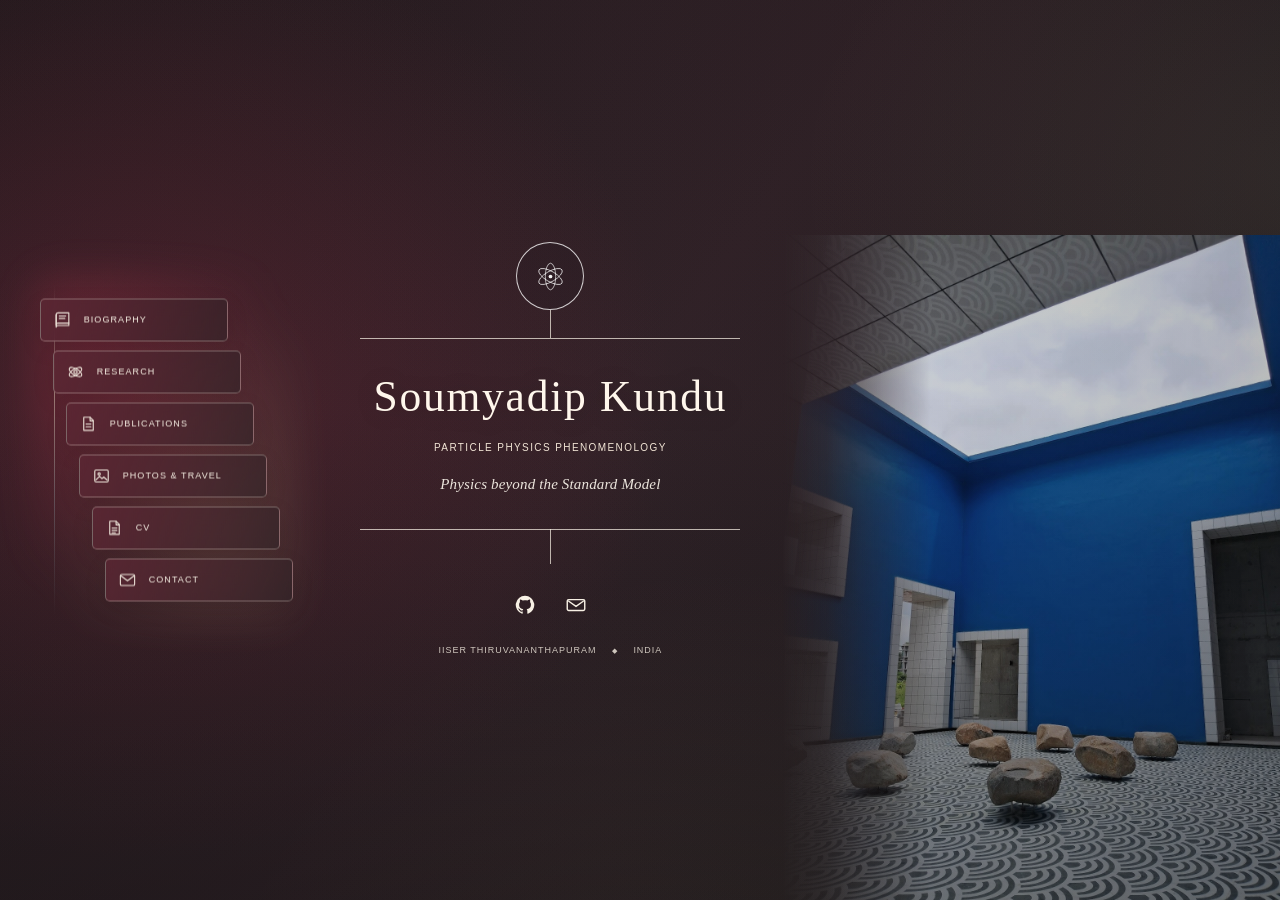
==== commit 233ab664: "Add files via upload" ====
--- a/index.html
+++ b/index.html
@@ -8,10 +8,8 @@
   <title>Soumyadip Kundu · Particle Physics Phenomenology</title>
   <link rel="stylesheet" href="site.css">
 </head>
-
 <body class="landing-home">
   <a class="skip-link" href="#main">Skip to content</a>
-
   <main id="main" class="landing-main">
     <div class="landing-portrait" aria-hidden="true">
       <img src="for%20website.jpg" alt="">
@@ -19,73 +17,39 @@
 
     <nav class="landing-nav" aria-label="Main navigation">
       <a href="biography.html" title="Biography" aria-label="Biography">
-        <svg viewBox="0 0 24 24" aria-hidden="true">
-          <path d="M4 5.5A2.5 2.5 0 0 1 6.5 3H20v16H6.5A2.5 2.5 0 0 0 4 21z"/>
-          <path d="M4 5.5v13A2.5 2.5 0 0 1 6.5 16H20M8 7h8M8 10h7"/>
-        </svg>
-        <span class="nav-label">Biography</span>
+        <svg viewBox="0 0 24 24" aria-hidden="true"><path d="M4 5.5A2.5 2.5 0 0 1 6.5 3H20v16H6.5A2.5 2.5 0 0 0 4 21z"/><path d="M4 5.5v13A2.5 2.5 0 0 1 6.5 16H20M8 7h8M8 10h7"/></svg><span class="nav-label">Biography</span>
       </a>
-
       <a href="research.html" title="Research" aria-label="Research">
-        <svg viewBox="0 0 24 24" aria-hidden="true">
-          <circle cx="12" cy="12" r="2.1"/>
-          <ellipse cx="12" cy="12" rx="9" ry="4" transform="rotate(32 12 12)"/>
-          <ellipse cx="12" cy="12" rx="9" ry="4" transform="rotate(-32 12 12)"/>
-        </svg>
-        <span class="nav-label">Research</span>
+        <svg viewBox="0 0 24 24" aria-hidden="true"><circle cx="12" cy="12" r="2.1"/><ellipse cx="12" cy="12" rx="9" ry="4" transform="rotate(32 12 12)"/><ellipse cx="12" cy="12" rx="9" ry="4" transform="rotate(-32 12 12)"/></svg><span class="nav-label">Research</span>
       </a>
-
       <a href="publications.html" title="Publications" aria-label="Publications">
-        <svg viewBox="0 0 24 24" aria-hidden="true">
-          <path d="M6 3.5h8l4 4V20H6z"/>
-          <path d="M14 3.5V8h4M9 12h6M9 15.5h6"/>
-        </svg>
-        <span class="nav-label">Publications</span>
+        <svg viewBox="0 0 24 24" aria-hidden="true"><path d="M6 3.5h8l4 4V20H6z"/><path d="M14 3.5V8h4M9 12h6M9 15.5h6"/></svg><span class="nav-label">Publications</span>
       </a>
-
       <a href="travel.html" title="Photos & Travel" aria-label="Photos and Travel">
-        <svg viewBox="0 0 24 24" aria-hidden="true">
-          <rect x="3.5" y="4.5" width="17" height="15" rx="1.6"/>
-          <circle cx="9" cy="9.5" r="1.5"/>
-          <path d="m5 17 4.5-4.5 3.1 2.8 2.1-2 4.3 3.7"/>
-        </svg>
-        <span class="nav-label">Photos &amp; Travel</span>
+        <svg viewBox="0 0 24 24" aria-hidden="true"><rect x="3.5" y="4.5" width="17" height="15" rx="1.6"/><circle cx="9" cy="9.5" r="1.5"/><path d="m5 17 4.5-4.5 3.1 2.8 2.1-2 4.3 3.7"/></svg><span class="nav-label">Photos &amp; Travel</span>
       </a>
-
-      <a href="cv.pdf" target="_blank" rel="noopener noreferrer"
-         title="CV (opens PDF)" aria-label="CV (opens PDF in a new tab)">
-        <svg viewBox="0 0 24 24" aria-hidden="true">
-          <path d="M6 3.5h8l4 4V20H6z"/>
-          <path d="M14 3.5V8h4M9 12h6M9 15h6M9 18h4"/>
-        </svg>
-        <span class="nav-label">CV</span>
+      <a href="cv.pdf" target="_blank" rel="noopener noreferrer" title="CV (opens PDF)" aria-label="CV (opens PDF in a new tab)">
+        <svg viewBox="0 0 24 24" aria-hidden="true"><path d="M6 3.5h8l4 4V20H6z"/><path d="M14 3.5V8h4M9 12h6M9 15h6M9 18h4"/></svg><span class="nav-label">CV</span>
       </a>
-
       <a href="contact.html" title="Contact" aria-label="Contact">
-        <svg viewBox="0 0 24 24" aria-hidden="true">
-          <rect x="3" y="5" width="18" height="14" rx="1.7"/>
-          <path d="m4 7 8 6 8-6"/>
-        </svg>
-        <span class="nav-label">Contact</span>
+        <svg viewBox="0 0 24 24" aria-hidden="true"><rect x="3" y="5" width="18" height="14" rx="1.7"/><path d="m4 7 8 6 8-6"/></svg><span class="nav-label">Contact</span>
       </a>
     </nav>
 
     <div class="landing-content">
       <div class="landing-emblem" aria-hidden="true">
         <svg viewBox="0 0 64 64" role="presentation">
-          <ellipse cx="32" cy="32" rx="23" ry="9" transform="rotate(30 32 32)"/>
-          <ellipse cx="32" cy="32" rx="23" ry="9" transform="rotate(-30 32 32)"/>
-          <ellipse cx="32" cy="32" rx="23" ry="9" transform="rotate(90 32 32)"/>
-          <circle cx="32" cy="32" r="3.2" class="atom-core"/>
+          <ellipse cx="32" cy="32" rx="23" ry="9" transform="rotate(30 32 32)" />
+          <ellipse cx="32" cy="32" rx="23" ry="9" transform="rotate(-30 32 32)" />
+          <ellipse cx="32" cy="32" rx="23" ry="9" transform="rotate(90 32 32)" />
+          <circle cx="32" cy="32" r="3.2" class="atom-core" />
         </svg>
       </div>
-
       <div class="landing-stem" aria-hidden="true"></div>
       <div class="landing-rule" aria-hidden="true"></div>
 
       <header class="landing-title-block">
-
-        <!-- NEW: Particle collision animation -->
+        <!-- Particle collision and scattering animation -->
         <div class="particle-collision" aria-hidden="true">
           <span class="particle-trail particle-trail-left"></span>
           <span class="particle-trail particle-trail-right"></span>
@@ -94,43 +58,36 @@
           <span class="particle-dot particle-dot-right"></span>
 
           <span class="particle-impact"></span>
+
+          <span class="particle-spark spark-1"></span>
+          <span class="particle-spark spark-2"></span>
+          <span class="particle-spark spark-3"></span>
+          <span class="particle-spark spark-4"></span>
+          <span class="particle-spark spark-5"></span>
+          <span class="particle-spark spark-6"></span>
+          <span class="particle-spark spark-7"></span>
+          <span class="particle-spark spark-8"></span>
         </div>
-        <!-- END: Particle collision animation -->
+        <!-- End particle animation -->
 
         <h1>Soumyadip Kundu</h1>
         <p class="landing-field">Particle Physics Phenomenology</p>
         <p class="landing-tagline">Physics beyond the Standard Model</p>
       </header>
 
-      <div class="landing-lower-rule" aria-hidden="true">
-        <span></span>
-      </div>
+      <div class="landing-lower-rule" aria-hidden="true"><span></span></div>
 
       <div class="landing-socials" aria-label="Contact links">
-        <a href="https://github.com/Dipsym"
-           target="_blank" rel="noopener noreferrer"
-           aria-label="GitHub" title="GitHub">
-          <svg viewBox="0 0 24 24" aria-hidden="true">
-            <path d="M12 .9a11.1 11.1 0 0 0-3.51 21.63c.55.1.76-.24.76-.54v-2.08c-3.1.67-3.76-1.31-3.76-1.31-.5-1.28-1.23-1.62-1.23-1.62-1.01-.69.08-.68.08-.68 1.12.08 1.71 1.15 1.71 1.15.99 1.7 2.6 1.21 3.23.92.1-.72.39-1.21.71-1.49-2.47-.28-5.07-1.24-5.07-5.51 0-1.22.44-2.21 1.15-2.99-.12-.28-.5-1.42.11-2.96 0 0 .94-.3 3.06 1.14A10.7 10.7 0 0 1 12 6.27c.95 0 1.91.13 2.8.38 2.13-1.44 3.07-1.14 3.07-1.14.61 1.54.23 2.68.11 2.96.72.78 1.15 1.77 1.15 2.99 0 4.28-2.61 5.23-5.1 5.5.4.35.76 1.02.76 2.06v2.97c0 .3.2.65.77.54A11.1 11.1 0 0 0 12 .9Z"/>
-          </svg>
+        <a href="https://github.com/Dipsym" target="_blank" rel="noopener noreferrer" aria-label="GitHub" title="GitHub">
+          <svg viewBox="0 0 24 24" aria-hidden="true"><path d="M12 .9a11.1 11.1 0 0 0-3.51 21.63c.55.1.76-.24.76-.54v-2.08c-3.1.67-3.76-1.31-3.76-1.31-.5-1.28-1.23-1.62-1.23-1.62-1.01-.69.08-.68.08-.68 1.12.08 1.71 1.15 1.71 1.15.99 1.7 2.6 1.21 3.23.92.1-.72.39-1.21.71-1.49-2.47-.28-5.07-1.24-5.07-5.51 0-1.22.44-2.21 1.15-2.99-.12-.28-.5-1.42.11-2.96 0 0 .94-.3 3.06 1.14A10.7 10.7 0 0 1 12 6.27c.95 0 1.91.13 2.8.38 2.13-1.44 3.07-1.14 3.07-1.14.61 1.54.23 2.68.11 2.96.72.78 1.15 1.77 1.15 2.99 0 4.28-2.61 5.23-5.1 5.5.4.35.76 1.02.76 2.06v2.97c0 .3.2.65.77.54A11.1 11.1 0 0 0 12 .9Z"/></svg>
         </a>
-
-        <a href="mailto:soumyadip23@iisertvm.ac.in"
-           aria-label="Email" title="Email">
-          <svg viewBox="0 0 24 24" aria-hidden="true">
-            <path d="M3.2 5.5h17.6c.9 0 1.7.8 1.7 1.7v9.6c0 .9-.8 1.7-1.7 1.7H3.2c-.9 0-1.7-.8-1.7-1.7V7.2c0-.9.8-1.7 1.7-1.7Zm.1 2 8.7 6.2 8.7-6.2"/>
-          </svg>
+        <a href="mailto:soumyadip23@iisertvm.ac.in" aria-label="Email" title="Email">
+          <svg viewBox="0 0 24 24" aria-hidden="true"><path d="M3.2 5.5h17.6c.9 0 1.7.8 1.7 1.7v9.6c0 .9-.8 1.7-1.7 1.7H3.2c-.9 0-1.7-.8-1.7-1.7V7.2c0-.9.8-1.7 1.7-1.7Zm.1 2 8.7 6.2 8.7-6.2"/></svg>
         </a>
       </div>
-
-      <footer class="landing-footer">
-        IISER Thiruvananthapuram
-        <span aria-hidden="true">◆</span>
-        India
-      </footer>
+      <footer class="landing-footer">IISER Thiruvananthapuram <span aria-hidden="true">◆</span> India</footer>
     </div>
   </main>
-
   <script src="site.js"></script>
 </body>
 </html>
--- a/site.css
+++ b/site.css
@@ -839,3 +839,284 @@
   .publication { grid-template-columns: 1fr !important; gap: 10px !important; }
   .card-grid > .card { padding: 15px 0 !important; }
 }
+/* =========================================
+   PARTICLE COLLISION + SCATTERING
+   Minimal, slow and elegant
+   ========================================= */
+
+body.landing-home .landing-title-block {
+  position: relative;
+}
+
+body.landing-home .particle-collision {
+  position: absolute;
+  top: -28px;
+  left: 50%;
+  width: min(280px, 72vw);
+  height: 30px;
+  transform: translateX(-50%);
+  pointer-events: none;
+}
+
+/* The approaching particle trails */
+
+body.landing-home .particle-trail {
+  position: absolute;
+  top: 50%;
+  width: 50%;
+  height: 1.5px;
+  opacity: 0;
+}
+
+body.landing-home .particle-trail-left {
+  left: 0;
+  transform: scaleX(0);
+  transform-origin: left center;
+  background: linear-gradient(
+    90deg,
+    transparent,
+    #F7F0E4
+  );
+  animation: trail-left 1.25s ease-in-out 0.15s both;
+}
+
+body.landing-home .particle-trail-right {
+  right: 0;
+  transform: scaleX(0);
+  transform-origin: right center;
+  background: linear-gradient(
+    270deg,
+    transparent,
+    #F7F0E4
+  );
+  animation: trail-right 1.25s ease-in-out 0.15s both;
+}
+
+@keyframes trail-left {
+  0%   { transform: scaleX(0); opacity: 0; }
+  15%  { opacity: 0.9; }
+  72%  { transform: scaleX(1); opacity: 1; }
+  88%  { transform: scaleX(1); opacity: 0.8; }
+  100% { transform: scaleX(1); opacity: 0; }
+}
+
+@keyframes trail-right {
+  0%   { transform: scaleX(0); opacity: 0; }
+  15%  { opacity: 0.9; }
+  72%  { transform: scaleX(1); opacity: 1; }
+  88%  { transform: scaleX(1); opacity: 0.8; }
+  100% { transform: scaleX(1); opacity: 0; }
+}
+
+/* Two particles travelling towards the centre */
+
+body.landing-home .particle-dot {
+  position: absolute;
+  top: 50%;
+  width: 6px;
+  height: 6px;
+  border-radius: 50%;
+  background: #FFF9F0;
+  box-shadow: 0 0 7px rgba(247, 240, 228, 0.35);
+  opacity: 0;
+}
+
+body.landing-home .particle-dot-left {
+  left: 0;
+  animation: dot-left 1.25s
+    cubic-bezier(.35, 0, .2, 1) 0.15s both;
+}
+
+body.landing-home .particle-dot-right {
+  right: 0;
+  animation: dot-right 1.25s
+    cubic-bezier(.35, 0, .2, 1) 0.15s both;
+}
+
+@keyframes dot-left {
+  0% {
+    left: 0;
+    opacity: 0;
+    transform: translateY(-50%) scale(.7);
+  }
+  12% { opacity: 1; }
+  72% {
+    left: calc(50% - 3px);
+    opacity: 1;
+    transform: translateY(-50%) scale(1);
+  }
+  84% {
+    left: calc(50% - 3px);
+    opacity: 1;
+    transform: translateY(-50%) scale(1.15);
+  }
+  100% {
+    left: calc(50% - 3px);
+    opacity: 0;
+    transform: translateY(-50%) scale(.4);
+  }
+}
+
+@keyframes dot-right {
+  0% {
+    right: 0;
+    opacity: 0;
+    transform: translateY(-50%) scale(.7);
+  }
+  12% { opacity: 1; }
+  72% {
+    right: calc(50% - 3px);
+    opacity: 1;
+    transform: translateY(-50%) scale(1);
+  }
+  84% {
+    right: calc(50% - 3px);
+    opacity: 1;
+    transform: translateY(-50%) scale(1.15);
+  }
+  100% {
+    right: calc(50% - 3px);
+    opacity: 0;
+    transform: translateY(-50%) scale(.4);
+  }
+}
+
+/* The collision flash and expanding ring */
+
+body.landing-home .particle-impact {
+  position: absolute;
+  top: 50%;
+  left: 50%;
+  width: 5px;
+  height: 5px;
+  border-radius: 50%;
+  background: #FFF9F0;
+  opacity: 0;
+  transform: translate(-50%, -50%);
+  animation: collision-core .75s ease-out 1.02s both;
+}
+
+body.landing-home .particle-impact::before {
+  content: "";
+  position: absolute;
+  inset: -5px;
+  border: 1px solid #F7F0E4;
+  border-radius: 50%;
+  animation: collision-ring .9s ease-out 1.02s both;
+}
+
+@keyframes collision-core {
+  0%   { opacity: 0; transform: translate(-50%, -50%) scale(.3); }
+  18%  { opacity: 1; transform: translate(-50%, -50%) scale(1.5); }
+  45%  { opacity: .9; transform: translate(-50%, -50%) scale(1); }
+  100% { opacity: 0; transform: translate(-50%, -50%) scale(.2); }
+}
+
+@keyframes collision-ring {
+  0%   { opacity: 0; transform: scale(.3); }
+  20%  { opacity: .8; }
+  100% { opacity: 0; transform: scale(3.5); }
+}
+
+/* Small particles fly away from the collision point */
+
+body.landing-home .particle-spark {
+  position: absolute;
+  top: 50%;
+  left: 50%;
+  width: 3px;
+  height: 3px;
+  border-radius: 50%;
+  background: #FFF9F0;
+  box-shadow: 0 0 5px rgba(247, 240, 228, .3);
+  opacity: 0;
+  animation: particle-scatter .95s
+    cubic-bezier(.12, .65, .25, 1) 1.28s both;
+}
+
+body.landing-home .spark-1 { --dx: -58px; --dy: -18px; }
+body.landing-home .spark-2 { --dx: -42px; --dy:  20px; }
+body.landing-home .spark-3 { --dx: -20px; --dy: -26px; }
+body.landing-home .spark-4 { --dx: -68px; --dy:   3px; }
+body.landing-home .spark-5 { --dx:  58px; --dy: -17px; }
+body.landing-home .spark-6 { --dx:  42px; --dy:  21px; }
+body.landing-home .spark-7 { --dx:  21px; --dy: -25px; }
+body.landing-home .spark-8 { --dx:  68px; --dy:   3px; }
+
+@keyframes particle-scatter {
+  0% {
+    opacity: 0;
+    transform: translate(-50%, -50%) scale(.4);
+  }
+  15% {
+    opacity: 1;
+    transform: translate(-50%, -50%) scale(1);
+  }
+  65% {
+    opacity: .85;
+  }
+  100% {
+    opacity: 0;
+    transform: translate(
+      calc(-50% + var(--dx)),
+      calc(-50% + var(--dy))
+    ) scale(.35);
+  }
+}
+
+/* Your name appears after the particles scatter */
+
+body.landing-home .landing-title-block h1 {
+  opacity: 0;
+  animation: name-reveal .7s
+    cubic-bezier(.2, .72, .2, 1) 2.2s both;
+}
+
+@keyframes name-reveal {
+  0% {
+    opacity: 0;
+    transform: translateY(8px);
+    filter: blur(3px);
+  }
+  100% {
+    opacity: 1;
+    transform: translateY(0);
+    filter: blur(0);
+  }
+}
+
+/* The subtitle follows your name */
+
+body.landing-home .landing-field,
+body.landing-home .landing-tagline {
+  opacity: 0;
+  animation: subtitle-reveal .6s ease 2.65s both;
+}
+
+@keyframes subtitle-reveal {
+  from {
+    opacity: 0;
+    transform: translateY(5px);
+  }
+  to {
+    opacity: 1;
+    transform: translateY(0);
+  }
+}
+
+/* Accessibility: skip the animation when reduced motion is preferred */
+
+@media (prefers-reduced-motion: reduce) {
+  body.landing-home .particle-collision {
+    display: none !important;
+  }
+
+  body.landing-home .landing-title-block h1,
+  body.landing-home .landing-field,
+  body.landing-home .landing-tagline {
+    opacity: 1 !important;
+    animation: none !important;
+    transform: none !important;
+    filter: none !important;
+  }
+}
